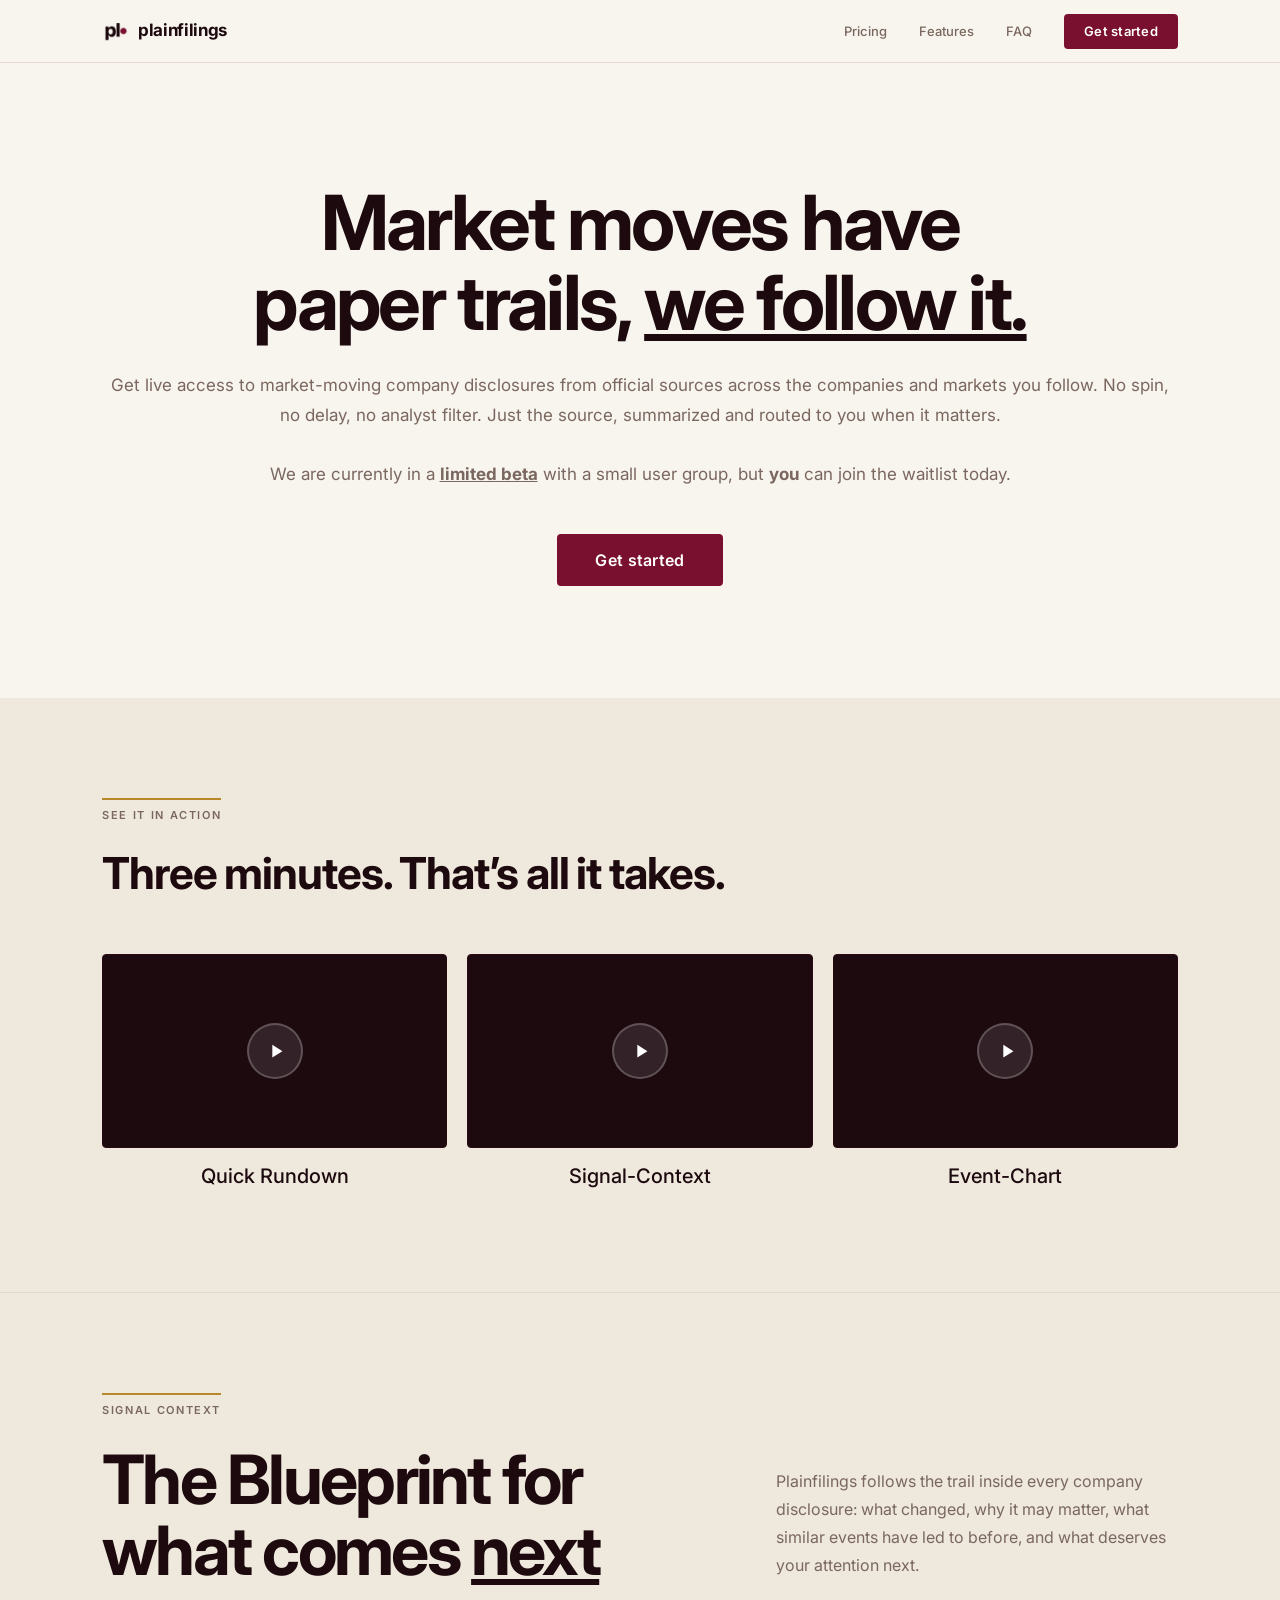
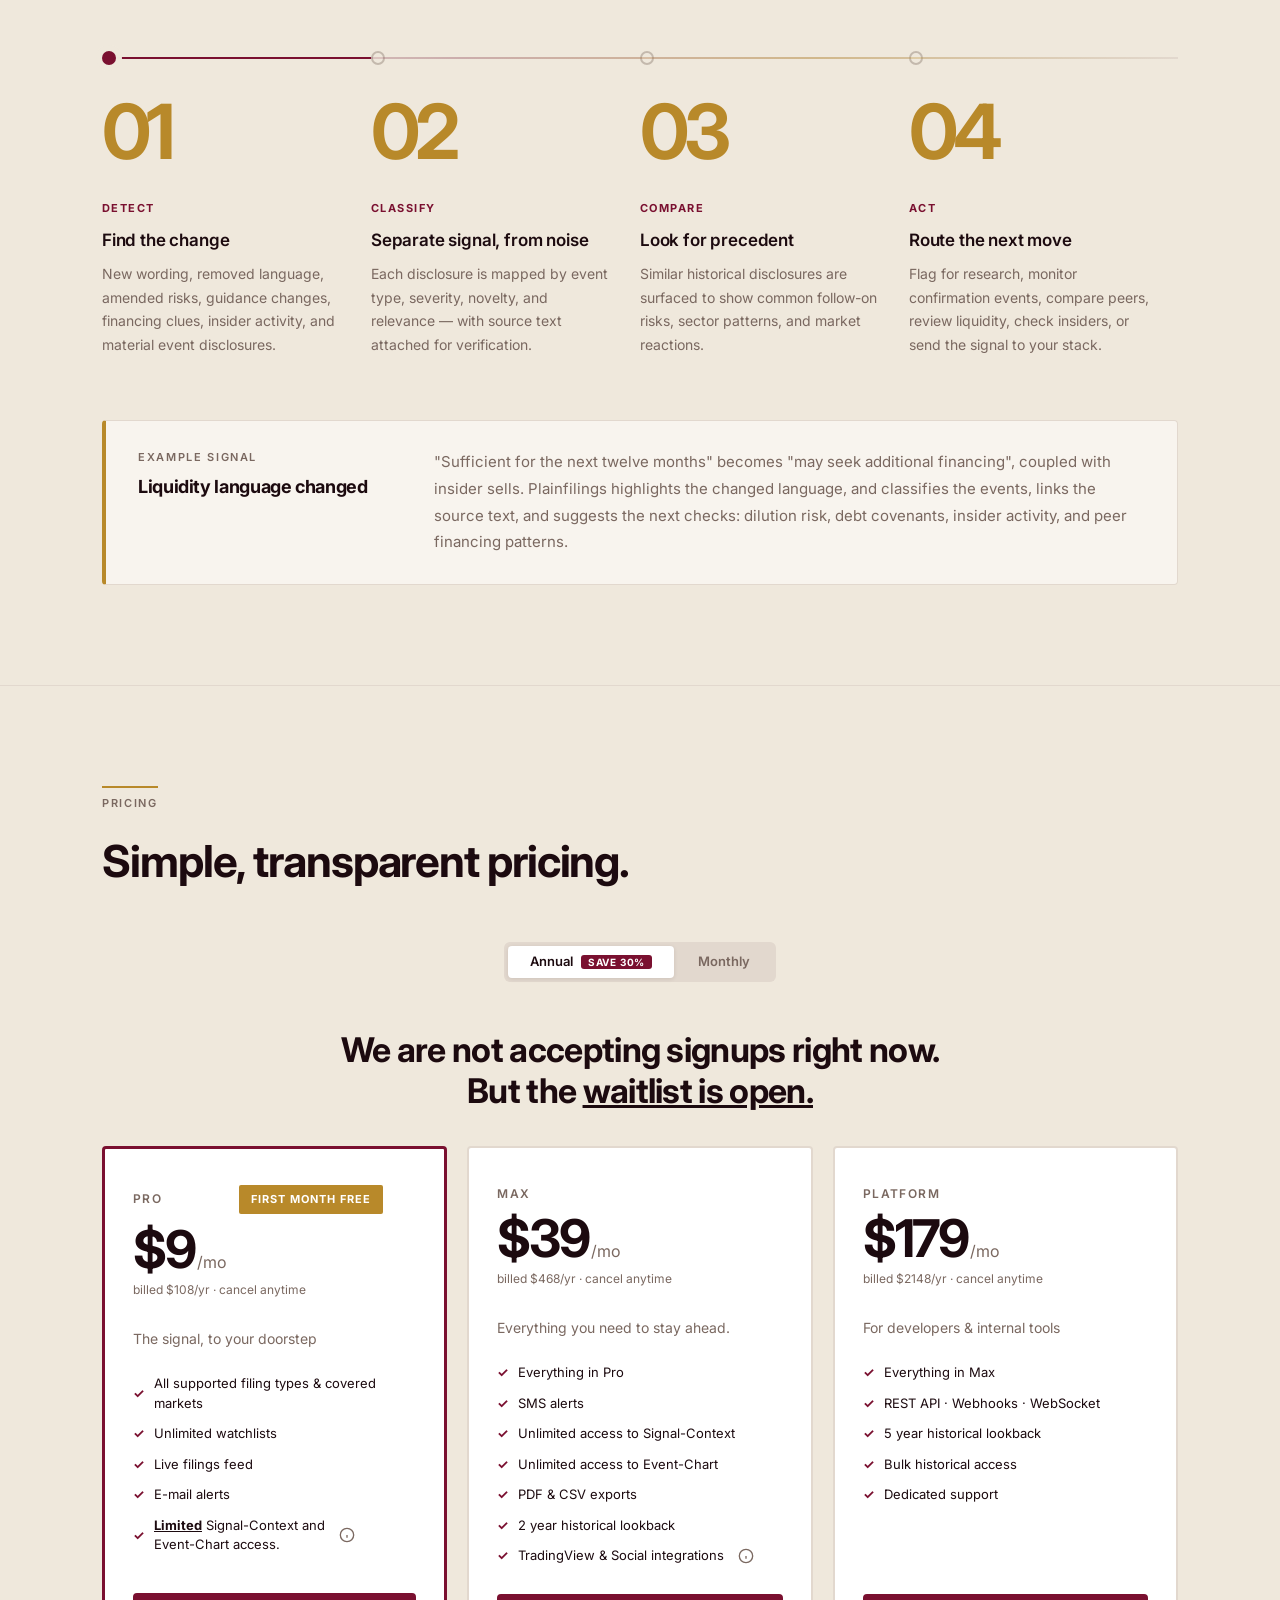
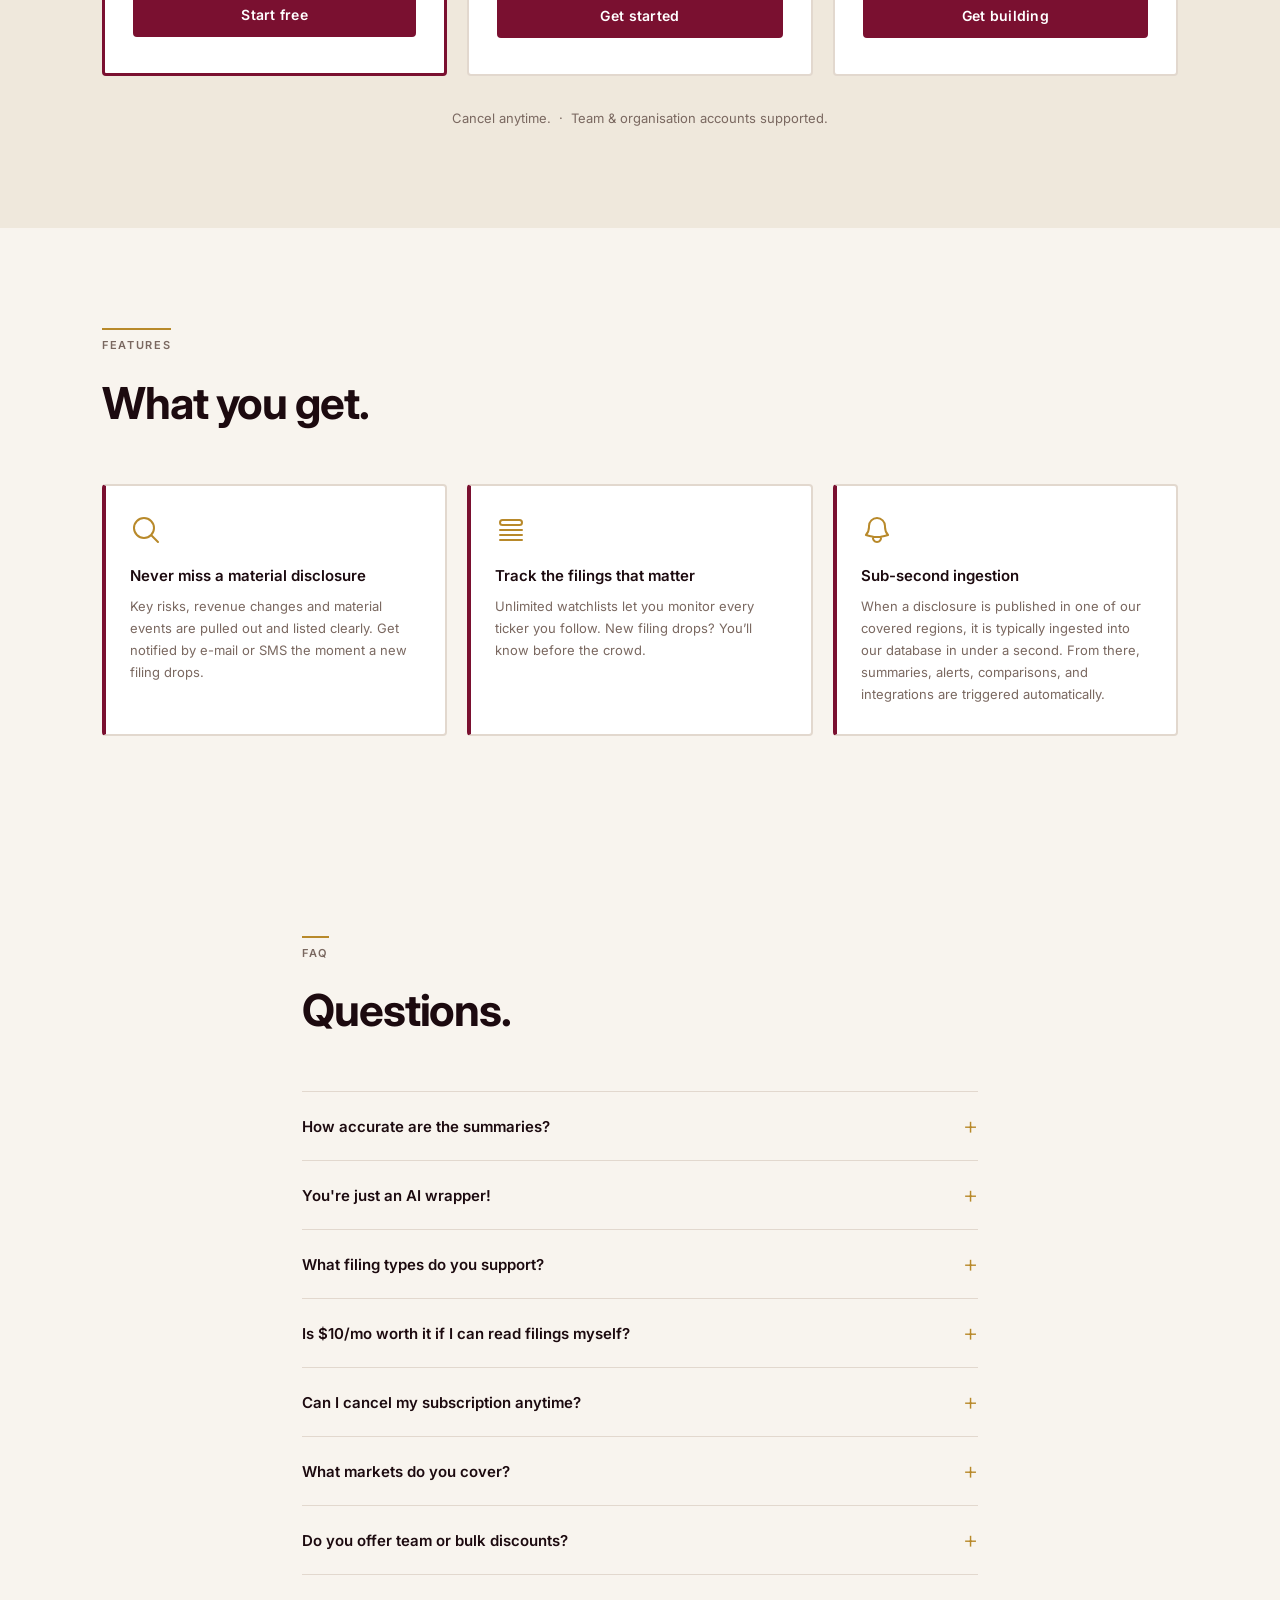
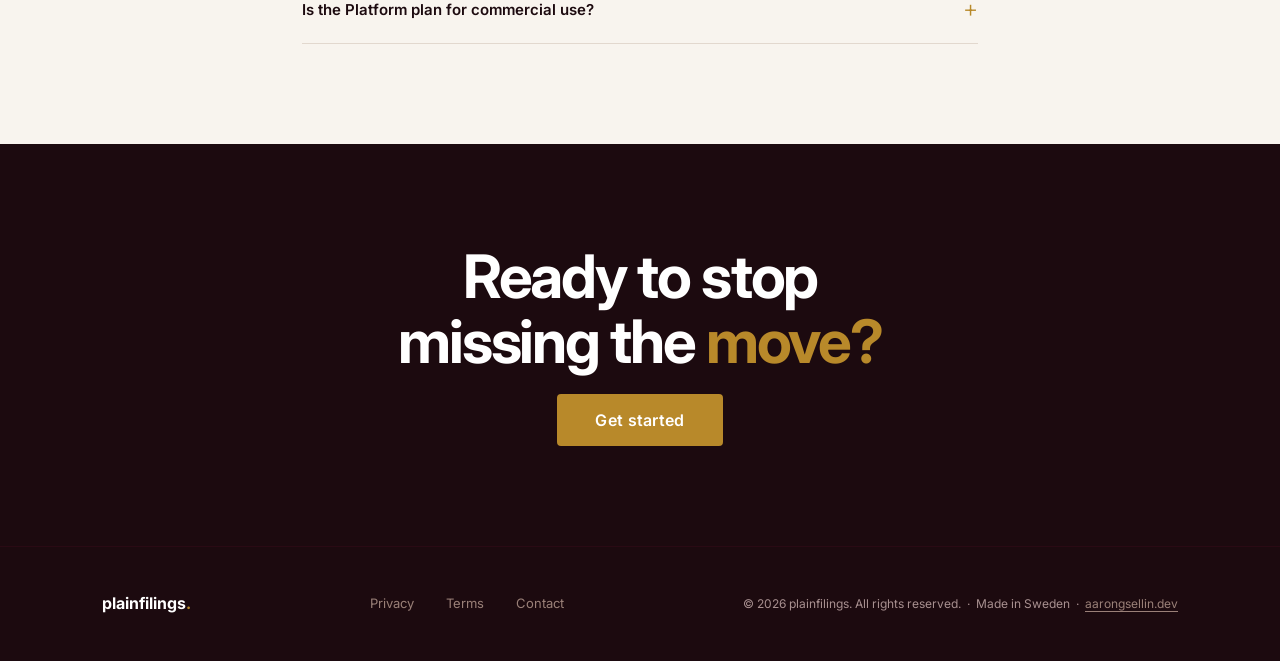
==== en/index.html @ c7cf65bb "test" ====
<!doctype html>
<html lang="en">
  <head>
    <meta charset="UTF-8" />
    <meta name="viewport" content="width=device-width, initial-scale=1.0" />
    <title>plainfilings: Stock Filings, Decoded</title>
    <meta
      name="description"
      content="plainfilings reads any stock filing — annual reports, quarterly filings, 8-Ks and more — and gives you a clear, actionable summary in seconds. Covering US and Nordic markets."
    />
    <link rel="canonical" href="https://plainfilings.com/en/" />

    <!-- Open Graph -->
    <meta property="og:type" content="website" />
    <meta property="og:url" content="https://plainfilings.com/en/" />
    <meta property="og:title" content="plainfilings: Stock Filings, Decoded" />
    <meta
      property="og:description"
      content="plainfilings reads any stock filing and gives you a clear, actionable summary in seconds. Covering US and Nordic markets."
    />
    <meta
      property="og:image"
      content="https://plainfilings.com/live-feed-demo.png"
    />

    <!-- Twitter / X -->
    <meta name="twitter:card" content="summary_large_image" />
    <meta name="twitter:title" content="plainfilings: Stock Filings, Decoded" />
    <meta
      name="twitter:description"
      content="plainfilings reads any stock filing and gives you a clear, actionable summary in seconds. Covering US and Nordic markets."
    />
    <meta
      name="twitter:image"
      content="https://plainfilings.com/live-feed-demo.png"
    />
    <link rel="preconnect" href="https://fonts.googleapis.com" />
    <link rel="preconnect" href="https://fonts.gstatic.com" crossorigin />
    <link
      href="https://fonts.googleapis.com/css2?family=Inter:wght@400;500;600;700;800&display=swap"
      rel="stylesheet"
    />
    <link rel="stylesheet" href="/style.css" />
    <!-- Favicon -->
    <link rel="icon" type="image/x-icon" href="/favicon.ico" />
    <link rel="icon" type="image/png" sizes="96x96" href="/favicon-96x96.png" />
    <link rel="icon" type="image/svg+xml" href="/favicon.svg" />

    <!-- Apple -->
    <link rel="apple-touch-icon" sizes="180x180" href="/apple-touch-icon.png" />

    <!-- Web app manifest -->
    <link rel="manifest" href="/site.webmanifest" />
  </head>
  <body>
    <nav class="nav">
      <div class="container nav__inner">
        <a href="#" class="nav__logo">
          <img src="/logo.png" alt="" class="nav__logo-img" />plainfilings
        </a>
        <div class="nav__links">
          <a href="#pricing">Pricing</a>
          <a href="#features">Features</a>
          <a href="#faq">FAQ</a>
          <a
            href="https://dashboard.plainfilings.com"
            class="btn btn--primary btn--sm"
            >Get started</a
          >
        </div>
      </div>
    </nav>

    <section class="hero2 section">
      <div class="container hero2__inner">
        <div class="hero2__content">
          <h1 class="hero2__headline">
            Market moves have<br />
            paper trails, <u>we follow it.</u>
          </h1>

          <p class="hero2__sub">
            Get live access to market-moving company disclosures from official
            sources across the companies and markets you follow. No spin, no
            delay, no analyst filter. Just the source, summarized and routed to
            you when it matters.<br /><br />
            We are currently in a <u><b>limited beta</b></u> with a small user
            group, but <b>you</b> can join the waitlist today.
          </p>

          <div class="hero2__ctas">
            <a
              href="https://dashboard.plainfilings.com"
              class="btn btn--primary btn--lg"
              >Get started
            </a>
          </div>
        </div>
      </div>
    </section>

    <section class="video-section section section--light">
      <div class="container">
        <div class="section-tag">See it in action</div>
        <h2 class="section-title">Three minutes. That&rsquo;s all it takes.</h2>
        <div class="video-grid">
          <div class="video-card">
            <div class="video-card__thumb">
              <div class="video-card__play" aria-hidden="true">
                <svg
                  xmlns="http://www.w3.org/2000/svg"
                  viewBox="0 0 24 24"
                  fill="currentColor"
                >
                  <path d="M8 5.14v14l11-7-11-7z" />
                </svg>
              </div>
            </div>
            <div class="video-card__label">Quick Rundown</div>
          </div>

          <div class="video-card">
            <div class="video-card__thumb">
              <div class="video-card__play" aria-hidden="true">
                <svg
                  xmlns="http://www.w3.org/2000/svg"
                  viewBox="0 0 24 24"
                  fill="currentColor"
                >
                  <path d="M8 5.14v14l11-7-11-7z" />
                </svg>
              </div>
            </div>
            <div class="video-card__label">Signal-Context</div>
          </div>

          <div class="video-card">
            <div class="video-card__thumb">
              <div class="video-card__play" aria-hidden="true">
                <svg
                  xmlns="http://www.w3.org/2000/svg"
                  viewBox="0 0 24 24"
                  fill="currentColor"
                >
                  <path d="M8 5.14v14l11-7-11-7z" />
                </svg>
              </div>
            </div>
            <div class="video-card__label">Event-Chart</div>
          </div>
        </div>
      </div>
    </section>

    <section class="discovery-roadmap section">
      <div class="container discovery-roadmap__inner">
        <div class="section-tag">Signal Context</div>

        <div class="discovery-roadmap__header">
          <h2 class="discovery-roadmap__headline">
            The Blueprint for what comes <u>next</u>
          </h2>

          <p class="discovery-roadmap__sub">
            Plainfilings follows the trail inside every company disclosure: what
            changed, why it may matter, what similar events have led to before,
            and what deserves your attention next.
          </p>
        </div>

        <div class="discovery-roadmap__track">
          <article
            class="discovery-roadmap__node discovery-roadmap__node--active"
          >
            <div class="discovery-roadmap__marker">01</div>
            <div class="discovery-roadmap__content">
              <span class="discovery-roadmap__label">Detect</span>
              <h3>Find the change</h3>
              <p>
                New wording, removed language, amended risks, guidance changes,
                financing clues, insider activity, and material event
                disclosures.
              </p>
            </div>
          </article>

          <article class="discovery-roadmap__node">
            <div class="discovery-roadmap__marker">02</div>
            <div class="discovery-roadmap__content">
              <span class="discovery-roadmap__label">Classify</span>
              <h3>Separate signal, from noise</h3>
              <p>
                Each disclosure is mapped by event type, severity, novelty, and
                relevance — with source text attached for verification.
              </p>
            </div>
          </article>

          <article class="discovery-roadmap__node">
            <div class="discovery-roadmap__marker">03</div>
            <div class="discovery-roadmap__content">
              <span class="discovery-roadmap__label">Compare</span>
              <h3>Look for precedent</h3>
              <p>
                Similar historical disclosures are surfaced to show common
                follow-on risks, sector patterns, and market reactions.
              </p>
            </div>
          </article>

          <article class="discovery-roadmap__node">
            <div class="discovery-roadmap__marker">04</div>
            <div class="discovery-roadmap__content">
              <span class="discovery-roadmap__label">Act</span>
              <h3>Route the next move</h3>
              <p>
                Flag for research, monitor confirmation events, compare peers,
                review liquidity, check insiders, or send the signal to your
                stack.
              </p>
            </div>
          </article>
        </div>

        <div class="discovery-roadmap__signal">
          <div class="discovery-roadmap__signal-meta">
            <span>Example signal</span>
            <strong>Liquidity language changed</strong>
          </div>

          <p>
            &quot;Sufficient for the next twelve months&quot; becomes &quot;may
            seek additional financing&quot;, coupled with insider sells.
            Plainfilings highlights the changed language, and classifies the
            events, links the source text, and suggests the next checks:
            dilution risk, debt covenants, insider activity, and peer financing
            patterns.
          </p>
        </div>
      </div>
    </section>

    <!-- <section class="section">
      <div class="container">
        <div class="section-tag">What users say</div>
        <h2 class="section-title">Trusted by investors who move fast.</h2>
        <div class="testimonials__grid">
          <div class="testimonial-card">
            <blockquote class="testimonial-card__quote">
              I cut my filing review time from two hours to under ten minutes.
              plainfilings is the first tool that actually respects how fast
              markets move.
            </blockquote>
            <div class="testimonial-card__author">
              <div class="avatar-placeholder">photo</div>
              <div>
                <div class="testimonial-card__name">Anna B.</div>
                <div class="testimonial-card__role">
                  Portfolio manager, Stockholm
                </div>
              </div>
            </div>
          </div>

          <div class="testimonial-card">
            <blockquote class="testimonial-card__quote">
              The first time an 8-K summary hit my inbox before the PDF had even
              loaded on EDGAR, I knew I wasn&rsquo;t going back.
            </blockquote>
            <div class="testimonial-card__author">
              <div class="avatar-placeholder">photo</div>
              <div>
                <div class="testimonial-card__name">Marcus T.</div>
                <div class="testimonial-card__role">
                  Independent equity analyst
                </div>
              </div>
            </div>
          </div>

          <div class="testimonial-card">
            <blockquote class="testimonial-card__quote">
              We pipe summaries straight into our internal dashboard via the
              API. Saved us weeks of scraping and parsing work.
            </blockquote>
            <div class="testimonial-card__author">
              <div class="avatar-placeholder">photo</div>
              <div>
                <div class="testimonial-card__name">Raj K.</div>
                <div class="testimonial-card__role">
                  Quant developer, hedge fund
                </div>
              </div>
            </div>
          </div>
        </div>
      </div>
    </section> -->

    <section id="pricing" class="pricing section section--light">
      <div class="container">
        <div class="section-tag">Pricing</div>
        <h2 class="section-title">Simple, transparent pricing.</h2>

        <div class="pricing-toggle-wrap">
          <div class="pricing-toggle" role="group" aria-label="Billing period">
            <button
              class="pricing-toggle__btn pricing-toggle__btn--active"
              data-billing="annual"
              aria-pressed="true"
            >
              Annual <span class="pricing-toggle__save">Save 30%</span>
            </button>
            <button
              class="pricing-toggle__btn"
              data-billing="monthly"
              aria-pressed="false"
            >
              Monthly
            </button>
          </div>
        </div>

        <h3 class="pricing-beta-headline">
          We are not accepting signups right now. <br />
          But the <u>waitlist is open.</u>
        </h3>

        <div class="pricing-single" id="pricing2Grid">
          <!-- Pro -->
          <div class="pricing-card pricing-card--featured">
            <div class="pricing-card__tier">
              Pro
              <span
                class="pricing-card__trial-banner pricing-card__trial-banner--inline"
                >First month free</span
              >
            </div>

            <div class="pricing-price" data-price-annual>
              <div class="pricing-card__price">
                <span class="pricing-card__amount">$9</span>
                <span class="pricing-card__per">/mo</span>
              </div>
              <div class="pricing-card__billing">
                billed $108/yr &middot; cancel anytime
              </div>
            </div>
            <div class="pricing-price" data-price-monthly hidden>
              <div class="pricing-card__price">
                <span class="pricing-card__amount">$15</span>
                <span class="pricing-card__per">/mo</span>
              </div>
              <div class="pricing-card__billing">
                billed monthly &middot; cancel anytime
              </div>
            </div>

            <p class="pricing-card__pitch">The signal, to your doorstep</p>

            <ul class="pricing-card__features">
              <li>
                <span class="check">&#10003;</span> All supported filing types
                &amp; covered markets
              </li>
              <li><span class="check">&#10003;</span> Unlimited watchlists</li>
              <li><span class="check">&#10003;</span> Live filings feed</li>
              <li><span class="check">&#10003;</span> E-mail alerts</li>
              <li>
                <span class="check">&#10003;</span>
                <span
                  ><b><u>Limited</u></b> Signal-Context and <br />Event-Chart
                  access.</span
                >
                <span
                  class="info-icon"
                  aria-label="Limited to 5 companies per month. Upgrade to Max for unlimited access."
                  title="Limited to 5 companies per month. Upgrade to Max for unlimited access."
                >
                  <svg
                    xmlns="http://www.w3.org/2000/svg"
                    viewBox="0 0 24 24"
                    fill="none"
                    stroke="currentColor"
                    stroke-width="2"
                  >
                    <circle cx="12" cy="12" r="10"></circle>
                    <line x1="12" y1="16" x2="12" y2="12"></line>
                    <line x1="12" y1="8" x2="12.01" y2="8"></line>
                  </svg>
                </span>
              </li>
            </ul>
            <a
              href="https://dashboard.plainfilings.com"
              class="btn btn--primary btn--full"
              >Start free</a
            >
          </div>

          <!-- MAX -->
          <div class="pricing-card">
            <div class="pricing-card__tier">Max</div>

            <div class="pricing-price" data-price-annual>
              <div class="pricing-card__price">
                <span class="pricing-card__amount">$39</span>
                <span class="pricing-card__per">/mo</span>
              </div>
              <div class="pricing-card__billing">
                billed $468/yr &middot; cancel anytime
              </div>
            </div>
            <div class="pricing-price" data-price-monthly hidden>
              <div class="pricing-card__price">
                <span class="pricing-card__amount">$59</span>
                <span class="pricing-card__per">/mo</span>
              </div>
              <div class="pricing-card__billing">
                billed monthly &middot; cancel anytime
              </div>
            </div>

            <p class="pricing-card__pitch">
              Everything you need to stay ahead.
            </p>

            <ul class="pricing-card__features">
              <li><span class="check">&#10003;</span> Everything in Pro</li>
              <li><span class="check">&#10003;</span> SMS alerts</li>
              <li>
                <span class="check">&#10003;</span> Unlimited access to
                Signal-Context
              </li>
              <li>
                <span class="check">&#10003;</span> Unlimited access to
                Event-Chart
              </li>

              <li><span class="check">&#10003;</span> PDF & CSV exports</li>
              <li>
                <span class="check">&#10003;</span> 2 year historical lookback
              </li>
              <li>
                <span class="check">&#10003;</span> TradingView & Social
                integrations
                <span
                  class="info-icon"
                  aria-label="Push filing signals to TradingView or your Discord server via our bot. More integrations coming."
                  title="Push filing signals to TradingView or your Discord server via our bot. More integrations coming."
                >
                  <svg
                    xmlns="http://www.w3.org/2000/svg"
                    viewBox="0 0 24 24"
                    fill="none"
                    stroke="currentColor"
                    stroke-width="2"
                  >
                    <circle cx="12" cy="12" r="10"></circle>
                    <line x1="12" y1="16" x2="12" y2="12"></line>
                    <line x1="12" y1="8" x2="12.01" y2="8"></line>
                  </svg>
                </span>
              </li>
            </ul>
            <a
              href="https://dashboard.plainfilings.com"
              class="btn btn--primary btn--full"
              >Get started
            </a>
          </div>

          <!-- Platform -->
          <div class="pricing-card">
            <div class="pricing-card__tier">Platform</div>

            <div class="pricing-price" data-price-annual>
              <div class="pricing-card__price">
                <span class="pricing-card__amount">$179</span>
                <span class="pricing-card__per">/mo</span>
              </div>
              <div class="pricing-card__billing">
                billed $2148/yr &middot; cancel anytime
              </div>
            </div>
            <div class="pricing-price" data-price-monthly hidden>
              <div class="pricing-card__price">
                <span class="pricing-card__amount">$249</span>
                <span class="pricing-card__per">/mo</span>
              </div>
              <div class="pricing-card__billing">
                billed monthly &middot; cancel anytime
              </div>
            </div>

            <p class="pricing-card__pitch">For developers & internal tools</p>

            <ul class="pricing-card__features">
              <li><span class="check">&#10003;</span> Everything in Max</li>
              <li>
                <span class="check">&#10003;</span> REST API &middot; Webhooks
                &middot; WebSocket
              </li>
              <li>
                <span class="check">&#10003;</span> 5 year historical lookback
              </li>
              <li>
                <span class="check">&#10003;</span> Bulk historical access
              </li>
              <!-- <li><span class="check">&#10003;</span> Custom alert routing</li> -->
              <li><span class="check">&#10003;</span> Dedicated support</li>
            </ul>
            <a
              href="https://dashboard.plainfilings.com"
              class="btn btn--primary btn--full"
              >Get building
            </a>
          </div>
        </div>
        <p class="pricing__note">
          Cancel anytime. &nbsp;&middot;&nbsp; Team &amp; organisation accounts
          supported.
        </p>
      </div>
    </section>

    <section id="features" class="features section">
      <div class="container">
        <div class="section-tag">Features</div>
        <h2 class="section-title">What you get.</h2>
        <div class="features__grid">
          <div class="feature-card">
            <div class="feature-card__icon">
              <svg
                xmlns="http://www.w3.org/2000/svg"
                fill="none"
                viewBox="0 0 24 24"
                stroke-width="1.5"
                stroke="currentColor"
              >
                <path
                  stroke-linecap="round"
                  stroke-linejoin="round"
                  d="m21 21-5.197-5.197m0 0A7.5 7.5 0 1 0 5.196 15.803a7.5 7.5 0 0 0 10.607 0z"
                />
              </svg>
            </div>
            <h3 class="feature-card__title">
              Never miss a material disclosure
            </h3>
            <p class="feature-card__desc">
              Key risks, revenue changes and material events are pulled out and
              listed clearly. Get notified by e-mail or SMS the moment a new
              filing drops.
            </p>
          </div>

          <div class="feature-card">
            <div class="feature-card__icon">
              <svg
                xmlns="http://www.w3.org/2000/svg"
                fill="none"
                viewBox="0 0 24 24"
                stroke-width="1.5"
                stroke="currentColor"
              >
                <path
                  stroke-linecap="round"
                  stroke-linejoin="round"
                  d="M3.75 12h16.5m-16.5 3.75h16.5M3.75 19.5h16.5M5.625 4.5h12.75a1.875 1.875 0 0 1 0 3.75H5.625a1.875 1.875 0 0 1 0-3.75z"
                />
              </svg>
            </div>
            <h3 class="feature-card__title">Track the filings that matter</h3>
            <p class="feature-card__desc">
              Unlimited watchlists let you monitor every ticker you follow. New
              filing drops? You&rsquo;ll know before the crowd.
            </p>
          </div>

          <div class="feature-card">
            <div class="feature-card__icon">
              <svg
                xmlns="http://www.w3.org/2000/svg"
                fill="none"
                viewBox="0 0 24 24"
                stroke-width="1.5"
                stroke="currentColor"
              >
                <path
                  stroke-linecap="round"
                  stroke-linejoin="round"
                  d="M14.857 17.082a23.848 23.848 0 0 0 5.454-1.31A8.967 8.967 0 0 1 18 9.75V9A6 6 0 0 0 6 9v.75a8.967 8.967 0 0 1-2.312 6.022c1.733.64 3.56 1.085 5.455 1.31m5.714 0a24.255 24.255 0 0 1-5.714 0m5.714 0a3 3 0 1 1-5.714 0"
                />
              </svg>
            </div>
            <h3 class="feature-card__title">Sub-second ingestion</h3>
            <p class="feature-card__desc">
              When a disclosure is published in one of our covered regions, it
              is typically ingested into our database in under a second. From
              there, summaries, alerts, comparisons, and integrations are
              triggered automatically.
            </p>
          </div>
        </div>
      </div>
    </section>

    <section id="faq" class="faq section">
      <div class="container faq__inner">
        <div class="section-tag">FAQ</div>
        <h2 class="section-title">Questions.</h2>
        <div class="faq__list">
          <div class="faq-item">
            <button class="faq-item__question" aria-expanded="false">
              How accurate are the summaries?
              <span class="faq-item__toggle" aria-hidden="true">+</span>
            </button>
            <div class="faq-item__answer" hidden>
              <p>
                Our model is trained on filings from multiple markets. Summaries
                pull out key risks, revenue figures, guidance and material
                events. Every point links back to the source text so you can
                check it in one click.
              </p>
            </div>
          </div>

          <div class="faq-item">
            <button class="faq-item__question" aria-expanded="false">
              You&apos;re just an AI wrapper!
              <span class="faq-item__toggle" aria-hidden="true">+</span>
            </button>
            <div class="faq-item__answer" hidden>
              <p>
                Plainfilings is NLP-first. Before any LLM is involved, our
                platform uses a purpose-built search system to extract key
                facts, detect changes, identify relevant language, and surface
                sentiment across disclosures. Its only after that, to summarize
                findings and explain complex language, that an LLM gets to do
                anything of relevance. In short; the core signal engine is not a
                chatbot. The LLM helps translate signals into something short
                and digestable.
              </p>
            </div>
          </div>

          <div class="faq-item">
            <button class="faq-item__question" aria-expanded="false">
              What filing types do you support?
              <span class="faq-item__toggle" aria-hidden="true">+</span>
            </button>
            <div class="faq-item__answer" hidden>
              <p>
                We support all major filing types across our covered markets:
                annual reports, quarterly filings, material event disclosures,
                IPO prospectuses, proxy statements and more.
              </p>
            </div>
          </div>

          <div class="faq-item">
            <button class="faq-item__question" aria-expanded="false">
              Is $10/mo worth it if I can read filings myself?
              <span class="faq-item__toggle" aria-hidden="true">+</span>
            </button>
            <div class="faq-item__answer" hidden>
              <p>
                A single 10-K averages 80,000 words, around 6 hours of reading
                at a normal pace. Spread $10 across 10 filings a month and
                you&rsquo;re paying less than $1 per hour of reading saved. Most
                users cover far more than ten.
              </p>
            </div>
          </div>

          <div class="faq-item">
            <button class="faq-item__question" aria-expanded="false">
              Can I cancel my subscription anytime?
              <span class="faq-item__toggle" aria-hidden="true">+</span>
            </button>
            <div class="faq-item__answer" hidden>
              <p>
                Yes. Cancel with one click from your account settings. You keep
                access until the end of your current billing period. No
                contracts, no cancellation fees.
              </p>
            </div>
          </div>

          <div class="faq-item">
            <button class="faq-item__question" aria-expanded="false">
              What markets do you cover?
              <span class="faq-item__toggle" aria-hidden="true">+</span>
            </button>
            <div class="faq-item__answer" hidden>
              <p>
                We currently cover companies listed on <b>NYSE</b>,
                <b>Nasdaq</b> and <b>Nasdaq Stockholm</b> with many more to come
                as we go.
              </p>
            </div>
          </div>

          <div class="faq-item">
            <button class="faq-item__question" aria-expanded="false">
              Do you offer team or bulk discounts?
              <span class="faq-item__toggle" aria-hidden="true">+</span>
            </button>
            <div class="faq-item__answer" hidden>
              <p>
                Yes. If your whole team wants to get on board and be billed from
                a single account, we&rsquo;ll work out a discounted rate. Get in
                touch with how many seats you need and we&rsquo;ll put something
                together.
              </p>
            </div>
          </div>

          <div class="faq-item">
            <button class="faq-item__question" aria-expanded="false">
              Is the Platform plan for commercial use?
              <span class="faq-item__toggle" aria-hidden="true">+</span>
            </button>
            <div class="faq-item__answer" hidden>
              <p>
                The platform plan is intended for personal, and internal use
                cases. Individual traders, quant workflows and in-house tooling.
                It is not licensed for commercial redistribution or data resale.
                If you need a commerical arrangement or a custom SLA, get in
                touch!
              </p>
            </div>
          </div>
        </div>
      </div>
    </section>

    <section class="final-cta section section--dark">
      <div class="container final-cta__inner">
        <h2 class="final-cta__headline">
          Ready to stop missing the
          <span class="text-red">move?</span>
        </h2>
        <a
          href="https://dashboard.plainfilings.com"
          class="btn btn--cta btn--lg"
          >Get started
        </a>
      </div>
    </section>

    <footer class="footer">
      <div class="container footer__inner">
        <a href="#" class="footer__logo"
          >plainfilings<span class="text-red">.</span></a
        >
        <nav class="footer__nav">
          <a href="#">Privacy</a>
          <a href="#">Terms</a>
          <a href="#">Contact</a>
        </nav>
        <div class="footer__copy">
          &copy; 2026 plainfilings. All rights reserved. &nbsp;&middot;&nbsp;
          Made in Sweden &nbsp;&middot;&nbsp;
          <a
            href="https://www.aarongsellin.dev"
            target="_blank"
            rel="noopener"
            class="footer__credit"
            >aarongsellin.dev</a
          >
        </div>
      </div>
    </footer>

    <!-- Coming soon modal -->
    <div
      class="modal-overlay"
      id="comingSoonModal"
      role="dialog"
      aria-modal="true"
      aria-labelledby="modalTitle"
      hidden
    >
      <div class="modal">
        <button class="modal__close" id="modalClose" aria-label="Close">
          &times;
        </button>
        <div class="modal__icon">
          <svg
            xmlns="http://www.w3.org/2000/svg"
            fill="none"
            viewBox="0 0 24 24"
            stroke-width="1.5"
            stroke="currentColor"
          >
            <path
              stroke-linecap="round"
              stroke-linejoin="round"
              d="M12 6v6h4.5m4.5 0a9 9 0 1 1-18 0 9 9 0 0 1 18 0z"
            />
          </svg>
        </div>
        <h2 class="modal__title" id="modalTitle">
          We&rsquo;re getting everything ready.
        </h2>
        <p class="modal__body">
          plainfilings is currently in a limited beta for a small group of
          users. Join the waitlist below and we&rsquo;ll let you know as soon as
          more spots open.
        </p>
      </div>
    </div>

    <script src="/script.js"></script>
  </body>
</html>
---- style.css ----
/* =============================================================
   PLAINFILINGS — style.css
   Inter · Burgundy #7A1030 · Gold #B8892A · Off-white #F8F4EE
   No gradients. Premium institutional aesthetic.
   ============================================================= */

/* --- TOKENS ---------------------------------------------------*/
:root {
  --red: #b8892a; /* gold — accents, tags, step numbers          */
  --blue: #7a1030; /* burgundy — CTAs, highlights, featured border */
  --black: #1c0a0f; /* warm near-black ink                          */
  --white: #ffffff; /* pure white — cards, text on dark             */
  --bg: #f8f4ee; /* off-white — page & nav background            */
  --light: #efe8dc; /* warm off-white — section backgrounds         */
  --mid-gray: #c4b9ad; /* warm mid-gray                                */
  --border: #e2d8ce; /* warm border                                  */
  --muted: #7a6860; /* warm muted text                              */
  --font: "Inter", -apple-system, BlinkMacSystemFont, sans-serif;
  --max-w: 1140px;
  --radius: 4px;
  --trans: 150ms ease;
}

/* --- RESET ----------------------------------------------------*/
*,
*::before,
*::after {
  box-sizing: border-box;
  margin: 0;
  padding: 0;
}

html {
  scroll-behavior: smooth;
}

body {
  font-family: var(--font);
  background: var(--bg);
  color: var(--black);
  font-size: 16px;
  line-height: 1.6;
  -webkit-font-smoothing: antialiased;
  overflow-x: clip;
}

img {
  display: block;
  max-width: 100%;
}
a {
  color: inherit;
  text-decoration: none;
}
ul {
  list-style: none;
}

/* --- LAYOUT UTILITIES -----------------------------------------*/
.container {
  max-width: var(--max-w);
  margin: 0 auto;
  padding: 0 32px;
}

.section {
  padding: 100px 0;
}
.section--dark {
  background: var(--black);
  color: var(--white);
}
.section--light {
  background: var(--light);
}

/* --- COLOR UTILITIES ------------------------------------------*/
.text-red {
  color: var(--red);
}
.text-blue {
  color: var(--blue);
}

/* --- SECTION TAG (eyebrow) ------------------------------------*/
.section-tag {
  display: inline-block;
  font-size: 11px;
  font-weight: 600;
  letter-spacing: 0.15em;
  text-transform: uppercase;
  color: var(--muted);
  border-top: 2px solid var(--red);
  padding-top: 7px;
  margin-bottom: 24px;
}

.section-tag--light {
  color: #b09080;
}

/* --- SECTION TITLE --------------------------------------------*/
.section-title {
  font-size: clamp(28px, 4vw, 44px);
  font-weight: 700;
  line-height: 1.12;
  letter-spacing: -0.025em;
  margin-bottom: 56px;
}

/* --- BUTTONS --------------------------------------------------*/
.btn {
  display: inline-flex;
  align-items: center;
  gap: 6px;
  font-family: var(--font);
  font-size: 14px;
  font-weight: 600;
  letter-spacing: 0.02em;
  padding: 13px 24px;
  border: 2px solid transparent;
  border-radius: var(--radius);
  cursor: pointer;
  transition:
    background var(--trans),
    color var(--trans),
    border-color var(--trans);
  text-decoration: none;
  white-space: nowrap;
  line-height: 1;
}

.btn--primary {
  background: var(--blue);
  color: var(--white);
  border-color: var(--blue);
}
.btn--primary:hover,
.btn--primary:focus-visible {
  background: #5c0a23;
  border-color: #5c0a23;
}

.btn--outline {
  background: transparent;
  color: var(--black);
  border-color: var(--black);
}
.btn--outline:hover,
.btn--outline:focus-visible {
  background: var(--black);
  color: var(--white);
}

.btn--ghost {
  background: transparent;
  color: var(--black);
  border-color: transparent;
  text-decoration: underline;
  text-underline-offset: 4px;
}
.btn--ghost:hover {
  color: var(--blue);
}

/* Final CTA gold button */
.btn--cta {
  background: var(--red);
  color: var(--white);
  border-color: var(--red);
}
.btn--cta:hover,
.btn--cta:focus-visible {
  background: #9a6b1a;
  border-color: #9a6b1a;
}

.btn--full {
  width: 100%;
  justify-content: center;
}
.btn--sm {
  padding: 9px 18px;
  font-size: 13px;
}
.btn--lg {
  padding: 16px 36px;
  font-size: 16px;
}

/* --- COMING SOON MODAL ----------------------------------------*/
.modal-overlay {
  position: fixed;
  inset: 0;
  background: rgba(28, 10, 15, 0.55);
  display: flex;
  align-items: center;
  justify-content: center;
  z-index: 1000;
  padding: 24px;
  backdrop-filter: blur(2px);
}

.modal-overlay[hidden] {
  display: none;
}

.modal {
  background: var(--bg);
  border: 1px solid var(--border);
  border-radius: calc(var(--radius) + 4px);
  padding: 48px 44px 40px;
  max-width: 440px;
  width: 100%;
  position: relative;
  box-shadow: 0 24px 80px rgba(28, 10, 15, 0.22);
  text-align: center;
}

.modal__close {
  position: absolute;
  top: 16px;
  right: 18px;
  background: none;
  border: none;
  font-size: 22px;
  color: var(--muted);
  cursor: pointer;
  line-height: 1;
  padding: 4px 8px;
}
.modal__close:hover {
  color: var(--black);
}

.modal__icon {
  margin-bottom: 16px;
}
.modal__icon svg {
  width: 36px;
  height: 36px;
  color: var(--red);
}

.modal__title {
  font-size: 22px;
  font-weight: 700;
  letter-spacing: -0.02em;
  margin-bottom: 12px;
}

.modal__body {
  font-size: 14px;
  color: var(--muted);
  line-height: 1.72;
  margin-bottom: 24px;
}

.modal__form {
  display: flex;
  flex-direction: column;
  gap: 10px;
}

.modal__input {
  border: 1.5px solid var(--border);
  border-radius: var(--radius);
  padding: 11px 14px;
  font-family: var(--font);
  font-size: 14px;
  color: var(--black);
  background: white;
  outline: none;
  transition: border-color 150ms;
}
.modal__input:focus {
  border-color: var(--blue);
}

.modal__note {
  margin-top: 16px;
  font-size: 13px;
  font-weight: 600;
  color: var(--blue);
}
.modal__note[hidden] {
  display: none;
}

/* --- DEMO SCREENSHOTS -----------------------------------------*/
.hero__screenshot {
  width: 100%;
  border-radius: var(--radius);
  border: 1px solid var(--border);
  box-shadow: 0 12px 56px rgba(28, 10, 15, 0.14);
  display: block;
}

.screenshot-showcase {
  background: var(--light);
}

.screenshot-showcase__sub {
  font-size: 16px;
  color: var(--muted);
  line-height: 1.72;
  max-width: none;
  margin-bottom: 40px;
}

.screenshot-showcase__frame {
  border-radius: calc(var(--radius) + 2px);
  overflow: hidden;
  border: 1px solid var(--border);
  box-shadow: 0 16px 72px rgba(28, 10, 15, 0.13);
}

.screenshot-showcase__img {
  width: 100%;
  display: block;
}

/* --- PLACEHOLDER BOXES ----------------------------------------*/
.placeholder-image {
  width: 100%;
  aspect-ratio: 16 / 9;
  background: var(--light);
  border: 2px dashed var(--mid-gray);
  border-radius: var(--radius);
  display: flex;
  align-items: center;
  justify-content: center;
}

.placeholder-image__label {
  font-size: 12px;
  letter-spacing: 0.05em;
  color: var(--muted);
}

.avatar-placeholder {
  width: 48px;
  height: 48px;
  min-width: 48px;
  border-radius: 50%;
  background: #e5ddd4;
  border: 2px dashed var(--mid-gray);
  display: flex;
  align-items: center;
  justify-content: center;
  font-size: 9px;
  color: var(--muted);
  letter-spacing: 0.03em;
  text-align: center;
  line-height: 1.2;
}

/* =============================================================
   NAV
   ============================================================= */

.nav {
  position: sticky;
  top: 0;
  z-index: 100;
  background: var(--bg);
  border-bottom: 1px solid var(--border);
}

.nav__inner {
  display: flex;
  align-items: center;
  justify-content: space-between;
  height: 62px;
}

.nav__logo {
  font-size: 17px;
  font-weight: 700;
  letter-spacing: -0.02em;
  display: flex;
  align-items: center;
  gap: 8px;
}

.nav__logo-img {
  width: 28px;
  height: 28px;
  display: block;
  flex-shrink: 0;
}

.nav__links {
  display: flex;
  align-items: center;
  gap: 32px;
}

.nav__links a:not(.btn) {
  font-size: 13px;
  font-weight: 500;
  color: var(--muted);
  transition: color var(--trans);
}
.nav__links a:not(.btn):hover {
  color: var(--black);
}

/* =============================================================
   1. HERO
   ============================================================= */
.hero {
  padding: 88px 0 104px;
}

.hero__inner {
  display: grid;
  grid-template-columns: 1fr 1fr;
  align-items: center;
  gap: 72px;
}

.hero__eyebrow {
  display: inline-block;
  font-size: 11px;
  font-weight: 600;
  letter-spacing: 0.15em;
  text-transform: uppercase;
  color: var(--muted);
  border-top: 2px solid var(--red);
  padding-top: 7px;
  margin-bottom: 22px;
}

.hero__headline {
  font-size: clamp(42px, 6.5vw, 80px);
  font-weight: 700;
  line-height: 1.03;
  letter-spacing: -0.035em;
  margin-bottom: 26px;
}

.hero__subline {
  font-size: 17px;
  color: var(--muted);
  line-height: 1.72;
  max-width: 460px;
  margin-bottom: 38px;
}

.hero__ctas {
  display: flex;
  align-items: center;
  gap: 24px;
  flex-wrap: wrap;
}

/* =============================================================
   2. SOCIAL PROOF
   ============================================================= */
.social-proof {
  border-top: 1px solid var(--border);
  border-bottom: 1px solid var(--border);
  padding: 52px 0;
}

.social-proof__inner {
  display: flex;
  align-items: stretch;
  justify-content: center;
}

.stat {
  flex: 1;
  display: flex;
  flex-direction: column;
  align-items: center;
  gap: 6px;
  padding: 16px 32px;
  border-top: 3px solid var(--red);
}

.stat__number {
  font-size: clamp(28px, 4vw, 44px);
  font-weight: 700;
  color: var(--blue);
  letter-spacing: -0.04em;
  line-height: 1;
}

.stat__label {
  font-size: 12px;
  color: var(--muted);
  letter-spacing: 0.04em;
}

.stat__divider {
  width: 1px;
  background: var(--border);
  flex-shrink: 0;
  align-self: stretch;
}

/* =============================================================
   3. PAIN
   ============================================================= */
.pain__inner {
  max-width: 700px;
}

.pain__headline {
  font-size: clamp(32px, 5.5vw, 60px);
  font-weight: 700;
  line-height: 1.08;
  letter-spacing: -0.035em;
  margin-bottom: 28px;
}

.pain__body {
  font-size: 18px;
  color: #9a8a85;
  line-height: 1.78;
}

/* =============================================================
   4. HOW IT WORKS
   ============================================================= */
.steps {
  display: flex;
  align-items: stretch;
  gap: 0;
}

.step {
  flex: 1;
  padding: 32px 28px;
  border: 2px solid var(--border);
  border-radius: var(--radius);
  transition: border-color var(--trans);
}
.step:hover {
  border-color: var(--blue);
}

.step__connector {
  width: 32px;
  min-width: 32px;
  height: 2px;
  background: var(--mid-gray);
  align-self: center;
}

.step__number {
  display: block;
  font-size: 60px;
  font-weight: 700;
  line-height: 1;
  letter-spacing: -0.05em;
  color: var(--red);
  margin-bottom: 18px;
}

.step__title {
  font-size: 17px;
  font-weight: 600;
  margin-bottom: 10px;
}

.step__desc {
  font-size: 14px;
  color: var(--muted);
  line-height: 1.68;
}

/* =============================================================
   4b. DATA SOURCES
   ============================================================= */
.sources__intro {
  font-size: 14px;
  color: var(--muted);
  max-width: 520px;
  line-height: 1.65;
  margin-bottom: 28px;
}

.sources-grid {
  display: grid;
  grid-template-columns: 1fr 1fr;
  border-top: 1px solid var(--border);
  border-left: 1px solid var(--border);
}

.sources-cell {
  padding: 20px 24px;
  border-right: 1px solid var(--border);
  border-bottom: 1px solid var(--border);
}

.sources-cell--empty {
  background: var(--light);
}

.sources-cell__market {
  font-size: 14px;
  font-weight: 600;
  color: var(--black);
  margin-bottom: 5px;
}

.sources-cell__feeds {
  font-size: 13px;
  color: var(--muted);
}

/* =============================================================
   5. FEATURES & BENEFITS
   ============================================================= */
.features__grid {
  display: grid;
  grid-template-columns: repeat(3, 1fr);
  gap: 20px;
}

.feature-card {
  padding: 28px 24px;
  background: var(--white);
  border: 2px solid var(--border);
  border-left: 4px solid var(--blue);
  border-radius: var(--radius);
  transition:
    border-color var(--trans),
    border-left-color var(--trans);
}

.feature-card:hover {
  border-color: var(--red);
  border-left-color: var(--red);
}

.feature-card__icon {
  display: block;
  width: 32px;
  height: 32px;
  margin-bottom: 20px;
  color: var(--red);
}

.feature-card__icon svg {
  width: 32px;
  height: 32px;
  display: block;
}

.feature-card__title {
  font-size: 15px;
  font-weight: 600;
  margin-bottom: 10px;
  line-height: 1.35;
}

.feature-card__desc {
  font-size: 13px;
  color: var(--muted);
  line-height: 1.68;
}

.badge-pro,
.badge-dev {
  display: inline-block;
  font-size: 10px;
  font-weight: 700;
  letter-spacing: 0.08em;
  text-transform: uppercase;
  padding: 2px 7px;
  border-radius: 2px;
  vertical-align: middle;
  margin-left: 2px;
}

.badge-pro {
  background: var(--blue);
  color: var(--white);
}
.badge-dev {
  background: var(--black);
  color: var(--white);
}

/* =============================================================
   6. TESTIMONIALS
   ============================================================= */
.testimonials__grid {
  display: grid;
  grid-template-columns: repeat(3, 1fr);
  gap: 20px;
}

.testimonial-card {
  background: var(--light);
  border: 2px solid var(--border);
  border-radius: var(--radius);
  padding: 32px 28px;
  display: flex;
  flex-direction: column;
  gap: 24px;
}

.testimonial-card__quote {
  font-size: 15px;
  line-height: 1.72;
  font-style: italic;
  color: var(--black);
  flex: 1;
}

.testimonial-card__quote::before {
  content: "\201C";
}
.testimonial-card__quote::after {
  content: "\201D";
}

.testimonial-card__author {
  display: flex;
  align-items: center;
  gap: 14px;
}

.testimonial-card__name {
  font-size: 14px;
  font-weight: 600;
}

.testimonial-card__role {
  font-size: 12px;
  color: var(--muted);
  margin-top: 2px;
}

/* =============================================================
   7. PRICING
   ============================================================= */
.pricing-single {
  display: grid;
  grid-template-columns: repeat(3, minmax(0, 1fr));
  gap: 20px;
  align-items: stretch;
  overflow: visible;
}

.pricing-card {
  background: var(--white);
  border: 2px solid var(--border);
  border-radius: var(--radius);
  width: 100%;
  height: 100%;
  padding: 36px 28px;
  position: relative;
  display: flex;
  flex-direction: column;
  overflow: visible;
}

.pricing-card--featured {
  border: 3px solid var(--blue);
  padding-top: 36px;
  padding-bottom: 36px;
}

.pricing-card__trial-banner {
  display: inline-block;
  background: var(--red);
  color: var(--white);
  font-size: 10px;
  font-weight: 700;
  letter-spacing: 0.1em;
  text-transform: uppercase;
  border-radius: 2px;
  padding: 5px 10px;
}

.pricing-card__trial-banner--inline {
  font-size: 11px;
  letter-spacing: 0.09em;
  padding: 6px 12px;
  margin-left: 72px;
  vertical-align: middle;
}

.pricing-card__tier {
  font-size: 12px;
  font-weight: 600;
  letter-spacing: 0.12em;
  text-transform: uppercase;
  color: var(--muted);
  margin-bottom: 10px;
}

.pricing-card__price {
  display: flex;
  align-items: baseline;
  gap: 2px;
  margin-bottom: 4px;
}

.pricing-card__amount {
  font-size: 52px;
  font-weight: 700;
  letter-spacing: -0.04em;
  line-height: 1;
}

.pricing-card__per {
  font-size: 16px;
  color: var(--muted);
}

.pricing-card__billing {
  font-size: 12px;
  color: var(--muted);
  margin-bottom: 28px;
}

.pricing-card__features {
  display: flex;
  flex-direction: column;
  gap: 11px;
  font-size: 13px;
  margin-bottom: 28px;
  flex: 1;
  overflow: visible;
}

.pricing-card--featured .pricing-card__features {
  columns: 1;
  column-count: 1;
}

.pricing-card__features li {
  display: flex;
  align-items: center;
  gap: 10px;
  line-height: 1.5;
  position: relative;
  overflow: visible;
}

.check {
  color: var(--blue);
  font-weight: 700;
  flex-shrink: 0;
}

.info-icon {
  display: inline-flex;
  align-items: center;
  justify-content: center;
  width: 16px;
  height: 16px;
  margin-left: 4px;
  color: var(--muted);
  cursor: help;
  position: relative;
  flex-shrink: 0;
}

.info-icon svg {
  width: 100%;
  height: 100%;
}

.info-icon:hover::after {
  content: attr(aria-label);
  position: absolute;
  top: 50%;
  right: 125%;
  transform: translateY(-50%);
  width: 180px;
  padding: 8px 10px;
  background: var(--black);
  color: var(--white);
  font-size: 11px;
  line-height: 1.4;
  border-radius: var(--radius);
  white-space: normal;
  z-index: 1000;
  text-align: center;
  pointer-events: none;
  animation: tooltip-fade 150ms ease forwards;
}

.info-icon:hover::before {
  content: "";
  position: absolute;
  top: 50%;
  right: 118%;
  transform: translateY(-50%);
  width: 0;
  height: 0;
  border-top: 5px solid transparent;
  border-bottom: 5px solid transparent;
  border-left: 5px solid var(--black);
  z-index: 1000;
  animation: tooltip-fade 150ms ease forwards;
}

@keyframes tooltip-fade {
  from {
    opacity: 0;
  }
  to {
    opacity: 1;
  }
}

.pricing__note {
  text-align: center;
  font-size: 13px;
  color: var(--muted);
  margin-top: 32px;
}

/* =============================================================
   8. FAQ
   ============================================================= */
.faq__inner {
  max-width: 740px;
}

.faq__list {
  border-top: 1px solid var(--border);
}

.faq-item {
  border-bottom: 1px solid var(--border);
}

.faq-item__question {
  display: flex;
  align-items: center;
  justify-content: space-between;
  width: 100%;
  padding: 22px 0;
  font-family: var(--font);
  font-size: 15px;
  font-weight: 600;
  color: var(--black);
  background: none;
  border: none;
  cursor: pointer;
  text-align: left;
  gap: 20px;
  transition: color var(--trans);
}

.faq-item__question:hover,
.faq-item--open .faq-item__question {
  color: var(--blue);
}

.faq-item__toggle {
  font-size: 24px;
  font-weight: 300;
  color: var(--red);
  flex-shrink: 0;
  line-height: 1;
  transition: transform var(--trans);
}

.faq-item--open .faq-item__toggle {
  transform: rotate(45deg);
}

.faq-item__answer {
  padding-bottom: 22px;
}

.faq-item__answer p {
  font-size: 14px;
  color: var(--muted);
  line-height: 1.78;
  max-width: 620px;
}

/* =============================================================
   9. FINAL CTA
   ============================================================= */
.final-cta__inner {
  text-align: center;
  max-width: 580px;
  margin: 0 auto;
}

.final-cta__headline {
  font-size: clamp(32px, 5.5vw, 60px);
  font-weight: 700;
  line-height: 1.08;
  letter-spacing: -0.035em;
  margin-bottom: 20px;
}

.final-cta__sub {
  font-size: 16px;
  color: #9a8a85;
  margin-bottom: 36px;
  line-height: 1.6;
}

/* =============================================================
   FOOTER
   ============================================================= */
.footer {
  background: var(--black);
  border-top: 1px solid #2a0a14;
  padding: 44px 0;
}

.footer__inner {
  display: flex;
  align-items: center;
  justify-content: space-between;
  flex-wrap: wrap;
  gap: 20px;
}

.footer__logo {
  font-size: 16px;
  font-weight: 700;
  color: var(--white);
}

.footer__nav {
  display: flex;
  gap: 32px;
}

.footer__nav a {
  font-size: 13px;
  color: #9a8078;
  transition: color var(--trans);
}
.footer__nav a:hover {
  color: var(--white);
}

.footer__copy {
  font-size: 12px;
  color: #a89090;
}

.footer__credit {
  color: #9a8078;
  text-decoration: underline;
  text-underline-offset: 3px;
  transition: color var(--trans);
}
.footer__credit:hover {
  color: var(--white);
}

/* =============================================================
   INTEGRATIONS
   ============================================================= */
.integrations .section-title {
  margin-bottom: 20px;
}

.integrations__sub {
  font-size: 18px;
  font-weight: 500;
  color: var(--black);
  line-height: 1.55;
  max-width: 700px;
  margin-bottom: 16px;
}

.integrations__body {
  font-size: 15px;
  color: var(--muted);
  line-height: 1.78;
  max-width: 700px;
  margin-bottom: 56px;
}

.integrations__grid {
  display: grid;
  grid-template-columns: repeat(3, 1fr);
  gap: 20px;
  margin-bottom: 48px;
}

.integration-card {
  padding: 28px 24px;
  background: var(--white);
  border: 2px solid var(--border);
  border-left: 4px solid var(--red);
  border-radius: var(--radius);
  transition:
    border-color var(--trans),
    border-left-color var(--trans);
}

.integration-card:hover {
  border-color: var(--blue);
  border-left-color: var(--blue);
}

.integration-card__icon {
  display: block;
  width: 32px;
  height: 32px;
  color: var(--blue);
  margin-bottom: 18px;
}

.integration-card__icon svg {
  width: 32px;
  height: 32px;
  display: block;
}

.integration-card__title {
  font-size: 15px;
  font-weight: 600;
  margin-bottom: 10px;
  line-height: 1.35;
}

.integration-card__desc {
  font-size: 13px;
  color: var(--muted);
  line-height: 1.68;
}

.alert-examples {
  background: var(--light);
  border: 1px solid var(--border);
  border-left: 4px solid var(--red);
  border-radius: var(--radius);
  padding: 24px 28px;
  margin-bottom: 40px;
}

.alert-examples__label {
  font-size: 11px;
  font-weight: 600;
  letter-spacing: 0.15em;
  text-transform: uppercase;
  color: var(--muted);
  margin-bottom: 14px;
}

.alert-examples__list {
  display: flex;
  flex-wrap: wrap;
  gap: 8px;
  list-style: none;
}

.alert-examples__list li {
  font-size: 12px;
  font-weight: 500;
  color: var(--black);
  background: var(--white);
  border: 1px solid var(--border);
  border-radius: 3px;
  padding: 5px 12px;
  letter-spacing: 0.01em;
  white-space: nowrap;
}

.integrations__footer-copy {
  font-size: 14px;
  color: var(--muted);
  line-height: 1.78;
  max-width: 700px;
  margin-bottom: 36px;
}

.integrations__ctas {
  display: flex;
  align-items: center;
  gap: 24px;
  flex-wrap: wrap;
}

/* =============================================================
   DISCOVERY ROADMAP — Signal discovery
   ============================================================= */

.discovery-roadmap {
  background: var(--light);
  color: var(--black);
  border-top: 1px solid var(--border);
  border-bottom: 1px solid var(--border);
  overflow: hidden;
}

.discovery-roadmap__inner {
  max-width: var(--max-w);
  margin: 0 auto;
}

.discovery-roadmap__header {
  display: grid;
  grid-template-columns: minmax(0, 1.05fr) minmax(320px, 0.7fr);
  gap: 72px;
  align-items: end;
}

.discovery-roadmap__headline {
  margin: 0;
  font-size: clamp(36px, 5.7vw, 68px);
  font-weight: 700;
  line-height: 1.04;
  letter-spacing: -0.04em;
}

.discovery-roadmap__sub {
  margin: 0 0 6px;
  color: var(--muted);
  font-size: 16px;
  line-height: 1.76;
}

.discovery-roadmap__track {
  position: relative;
  display: grid;
  grid-template-columns: repeat(4, 1fr);
  gap: 0;
  margin-top: 72px;
  border-top: 2px solid var(--border);
}

.discovery-roadmap__track::before {
  content: "";
  position: absolute;
  top: -2px;
  left: 0;
  width: 0;
  height: 2px;
  background: var(--blue);
  transition: width 1400ms cubic-bezier(0.22, 1, 0.36, 1) 220ms;
}

.discovery-roadmap__track::after {
  content: "";
  position: absolute;
  top: -2px;
  left: 0;
  width: 100%;
  height: 2px;
  background: linear-gradient(
    90deg,
    transparent,
    rgba(122, 16, 48, 0.24),
    rgba(184, 137, 42, 0.45),
    transparent
  );
  transform: scaleX(0);
  transform-origin: left;
  opacity: 0.9;
  transition: transform 1800ms cubic-bezier(0.22, 1, 0.36, 1) 360ms;
}

.discovery-roadmap__node {
  position: relative;
  padding: 38px 28px 0 0;
  opacity: 0;
  transform: translateY(28px);
  transition:
    opacity 1000ms cubic-bezier(0.22, 1, 0.36, 1),
    transform 1000ms cubic-bezier(0.22, 1, 0.36, 1);
  transition-delay: var(--node-delay, 0ms);
}

.discovery-roadmap__node::before {
  content: "";
  position: absolute;
  top: -8px;
  left: 0;
  width: 14px;
  height: 14px;
  background: var(--light);
  border: 2px solid var(--mid-gray);
  border-radius: 50%;
  transform: scale(0.55);
  opacity: 0;
  transition:
    transform 700ms cubic-bezier(0.22, 1, 0.36, 1),
    opacity 700ms ease;
  transition-delay: calc(var(--node-delay, 0ms) + 180ms);
}

.discovery-roadmap__node--active::before {
  background: var(--blue);
  border-color: var(--blue);
  box-shadow: 0 0 0 6px var(--light);
}

.discovery-roadmap__marker {
  margin-bottom: 28px;
  color: var(--red);
  font-size: clamp(48px, 6vw, 76px);
  font-weight: 700;
  line-height: 0.9;
  letter-spacing: -0.06em;
  opacity: 0;
  transform: translateY(14px) scale(0.92);
  transition:
    opacity 800ms ease,
    transform 950ms cubic-bezier(0.22, 1, 0.36, 1);
  transition-delay: calc(var(--node-delay, 0ms) + 140ms);
}

.discovery-roadmap__content {
  max-width: 240px;
}

.discovery-roadmap__label {
  display: inline-block;
  margin-bottom: 12px;
  color: var(--blue);
  font-size: 11px;
  font-weight: 700;
  letter-spacing: 0.13em;
  text-transform: uppercase;
}

.discovery-roadmap__content h3 {
  margin: 0 0 10px;
  font-size: 17px;
  font-weight: 600;
  line-height: 1.35;
  letter-spacing: -0.01em;
}

.discovery-roadmap__content p {
  margin: 0;
  color: var(--muted);
  font-size: 14px;
  line-height: 1.68;
}

.discovery-roadmap__signal {
  display: grid;
  grid-template-columns: 260px minmax(0, 1fr);
  gap: 36px;
  margin-top: 64px;
  padding: 28px 32px;
  background: var(--bg);
  border: 1px solid var(--border);
  border-left: 4px solid var(--red);
  border-radius: var(--radius);
  opacity: 0;
  transform: translateY(24px);
  transition:
    opacity 1000ms cubic-bezier(0.22, 1, 0.36, 1),
    transform 1000ms cubic-bezier(0.22, 1, 0.36, 1);
  transition-delay: 760ms;
}

.discovery-roadmap--visible .discovery-roadmap__track::before {
  width: 25%;
}

.discovery-roadmap--visible .discovery-roadmap__track::after {
  transform: scaleX(1);
}

.discovery-roadmap--visible .discovery-roadmap__node {
  opacity: 1;
  transform: translateY(0);
}

.discovery-roadmap--visible .discovery-roadmap__node::before {
  transform: scale(1);
  opacity: 1;
}

.discovery-roadmap--visible .discovery-roadmap__marker {
  opacity: 1;
  transform: translateY(0) scale(1);
}

.discovery-roadmap--visible .discovery-roadmap__signal {
  opacity: 1;
  transform: translateY(0);
}

/* Global scroll-reveal utility */
.scroll-fade {
  opacity: 0;
  transform: translateY(24px) scale(0.985);
  filter: blur(6px);
  transition:
    opacity 1100ms cubic-bezier(0.22, 1, 0.36, 1),
    transform 1100ms cubic-bezier(0.22, 1, 0.36, 1),
    filter 1100ms cubic-bezier(0.22, 1, 0.36, 1);
  transition-delay: var(--reveal-delay, 0ms);
}

.scroll-fade.is-visible {
  opacity: 1;
  transform: translateY(0) scale(1);
  filter: blur(0);
}

.discovery-roadmap__signal-meta span {
  display: block;
  margin-bottom: 8px;
  color: var(--muted);
  font-size: 11px;
  font-weight: 600;
  letter-spacing: 0.15em;
  text-transform: uppercase;
}

.discovery-roadmap__signal-meta strong {
  display: block;
  color: var(--black);
  font-size: 18px;
  font-weight: 700;
  line-height: 1.3;
  letter-spacing: -0.02em;
}

.discovery-roadmap__signal p {
  margin: 0;
  color: var(--muted);
  font-size: 15px;
  line-height: 1.78;
}

/* Optional: replace old signal-chain if both classes exist */
.signal-chain {
  background: var(--light);
}

/* Responsive */
@media (max-width: 960px) {
  .discovery-roadmap__header {
    grid-template-columns: 1fr;
    gap: 24px;
  }

  .discovery-roadmap__sub {
    max-width: 680px;
  }

  .discovery-roadmap__track {
    grid-template-columns: 1fr;
    gap: 0;
    margin-top: 56px;
    border-top: none;
    border-left: 2px solid var(--border);
  }

  .discovery-roadmap__track::before {
    top: 0;
    left: -2px;
    width: 2px;
    height: 25%;
  }

  .discovery-roadmap__track::after {
    top: 0;
    left: -2px;
    width: 2px;
    height: 100%;
    transform: scaleY(0);
    transform-origin: top;
    background: linear-gradient(
      180deg,
      transparent,
      rgba(122, 16, 48, 0.24),
      rgba(184, 137, 42, 0.45),
      transparent
    );
  }

  .discovery-roadmap__node {
    display: grid;
    grid-template-columns: 96px minmax(0, 1fr);
    gap: 24px;
    padding: 0 0 36px 32px;
  }

  .discovery-roadmap__node::before {
    top: 0;
    left: -8px;
  }

  .discovery-roadmap__marker {
    margin-bottom: 0;
    font-size: 56px;
  }

  .discovery-roadmap__content {
    max-width: 520px;
  }

  .discovery-roadmap__signal {
    grid-template-columns: 1fr;
    gap: 16px;
    margin-top: 24px;
  }

  .discovery-roadmap--visible .discovery-roadmap__track::before {
    height: 25%;
    width: 2px;
  }

  .discovery-roadmap--visible .discovery-roadmap__track::after {
    transform: scaleY(1);
  }
}

@media (max-width: 600px) {
  .discovery-roadmap__headline {
    font-size: clamp(34px, 11vw, 48px);
  }

  .discovery-roadmap__track {
    margin-top: 44px;
  }

  .discovery-roadmap__node {
    grid-template-columns: 1fr;
    gap: 8px;
    padding: 0 0 34px 28px;
  }

  .discovery-roadmap__marker {
    font-size: 48px;
  }

  .discovery-roadmap__signal {
    padding: 22px 24px;
  }
}

@media (prefers-reduced-motion: reduce) {
  .scroll-fade,
  .discovery-roadmap__node,
  .discovery-roadmap__node::before,
  .discovery-roadmap__marker,
  .discovery-roadmap__signal,
  .discovery-roadmap__track::before,
  .discovery-roadmap__track::after {
    transition: none !important;
    animation: none !important;
    transform: none !important;
    opacity: 1 !important;
    filter: none !important;
  }

  .discovery-roadmap__track::before {
    width: 25%;
  }

  .discovery-roadmap__track::after {
    display: none;
  }
}

/* =============================================================
   RESPONSIVE — TABLET (≤960px)
   ============================================================= */
@media (max-width: 960px) {
  .hero__inner {
    grid-template-columns: 1fr;
    gap: 48px;
  }

  .hero__subline {
    max-width: none;
  }

  .steps {
    flex-direction: column;
    gap: 16px;
  }

  .step__connector {
    display: none;
  }

  .features__grid {
    grid-template-columns: repeat(2, 1fr);
  }
  .integrations__grid {
    grid-template-columns: repeat(2, 1fr);
  }
  .testimonials__grid {
    grid-template-columns: 1fr;
  }

  .pricing-single {
    grid-template-columns: 1fr;
    max-width: 420px;
    margin-left: auto;
    margin-right: auto;
  }

  .pricing-card--featured {
    margin-top: 0;
  }
}

/* =============================================================
   RESPONSIVE — MOBILE (≤600px)
   ============================================================= */
@media (max-width: 600px) {
  .container {
    padding: 0 20px;
  }
  .section {
    padding: 72px 0;
  }
  .section-title {
    margin-bottom: 40px;
  }

  .nav__links a:not(.btn) {
    display: none;
  }
  .hero {
    padding: 60px 0 80px;
  }
  .hero__ctas {
    flex-direction: column;
    align-items: flex-start;
  }

  .social-proof__inner {
    flex-direction: column;
    gap: 0;
    align-items: stretch;
  }

  .stat__divider {
    width: 100%;
    height: 1px;
  }

  .stat {
    align-items: flex-start;
    padding: 20px 0;
    border-top: none;
    border-left: 3px solid var(--red);
    padding-left: 20px;
  }

  .sources-grid {
    grid-template-columns: 1fr;
  }

  .sources-cell--empty {
    display: none;
  }

  .features__grid {
    grid-template-columns: 1fr;
  }

  .integrations__grid {
    grid-template-columns: 1fr;
  }

  .alert-examples__list li {
    white-space: normal;
  }

  .integrations__ctas {
    flex-direction: column;
    align-items: flex-start;
  }

  .footer__inner {
    flex-direction: column;
    gap: 16px;
  }
  .footer__copy {
    order: 3;
  }
}

/* =============================================================
   INDEX 2 — HERO (centered layout)
   ============================================================= */
.hero2 {
  padding: 120px 0 112px;
  text-align: center;
}

.hero2__inner {
  /* max-width: 700px; */
  margin: 0 auto;
}

.hero2__headline {
  font-size: clamp(40px, 6.5vw, 76px);
  font-weight: 700;
  line-height: 1.05;
  letter-spacing: -0.035em;
  margin-bottom: 28px;
}

.hero2__sub {
  font-size: 17px;
  color: var(--muted);
  line-height: 1.76;
  margin-bottom: 44px;
}

.hero2__ctas {
  display: flex;
  justify-content: center;
  gap: 16px;
}

/* =============================================================
   INDEX 2 — VIDEO SECTION
   ============================================================= */
.video-grid {
  display: grid;
  grid-template-columns: repeat(3, 1fr);
  gap: 20px;
}

.video-card__thumb {
  position: relative;
  aspect-ratio: 16 / 9;
  background: var(--black);
  border-radius: var(--radius);
  display: flex;
  align-items: center;
  justify-content: center;
  cursor: pointer;
  overflow: hidden;
  border: 1px solid #2a0a14;
  transition: opacity var(--trans);
}

.video-card__thumb:hover {
  opacity: 0.82;
}

.video-card__play {
  width: 56px;
  height: 56px;
  background: rgba(255, 255, 255, 0.1);
  border: 2px solid rgba(255, 255, 255, 0.22);
  border-radius: 50%;
  display: flex;
  align-items: center;
  justify-content: center;
  color: #fff;
  transition: background var(--trans);
}

.video-card__thumb:hover .video-card__play {
  background: rgba(255, 255, 255, 0.2);
}

.video-card__play svg {
  width: 22px;
  height: 22px;
  margin-left: 3px;
}

.video-card__label {
  margin-top: 12px;
  font-size: 20px;
  font-weight: 500;
  /* color: var(--muted); */
  text-align: center;
}

/* =============================================================
   INDEX 2 — PRICING TOGGLE
   ============================================================= */
.pricing-toggle-wrap {
  display: flex;
  justify-content: center;
  margin-bottom: 48px;
}

.pricing-beta-headline {
  font-size: clamp(24px, 3.2vw, 34px);
  line-height: 1.2;
  letter-spacing: -0.02em;
  text-align: center;
  max-width: 760px;
  margin: 0 auto 34px;
  color: var(--black);
}

.pricing-toggle {
  display: inline-flex;
  background: var(--border);
  border-radius: 6px;
  padding: 4px;
  gap: 2px;
}

.pricing-toggle__btn {
  display: inline-flex;
  align-items: center;
  gap: 8px;
  font-family: var(--font);
  font-size: 13px;
  font-weight: 600;
  color: var(--muted);
  background: none;
  border: none;
  border-radius: 4px;
  padding: 9px 22px;
  cursor: pointer;
  transition:
    background var(--trans),
    color var(--trans);
  line-height: 1;
}

.pricing-toggle__btn--active {
  background: var(--white);
  color: var(--black);
  box-shadow: 0 1px 4px rgba(28, 10, 15, 0.1);
}

.pricing-toggle__save {
  font-size: 10px;
  font-weight: 700;
  letter-spacing: 0.08em;
  text-transform: uppercase;
  background: var(--blue);
  color: var(--white);
  border-radius: 3px;
  padding: 2px 7px;
}

.pricing-card__pitch {
  font-size: 14px;
  color: var(--muted);
  line-height: 1.65;
  margin-bottom: 24px;
}

/* =============================================================
   INDEX 2 — RESPONSIVE
   ============================================================= */
@media (max-width: 960px) {
  .video-grid {
    grid-template-columns: 1fr;
    max-width: 480px;
    margin: 0 auto;
  }
}

@media (max-width: 600px) {
  .hero2 {
    padding: 72px 0 80px;
    text-align: left;
  }

  .hero2__inner {
    max-width: none;
  }

  .hero2__ctas {
    justify-content: flex-start;
  }

  .pricing-toggle__btn {
    padding: 9px 14px;
  }

  .pricing-beta-headline {
    font-size: 22px;
    margin-bottom: 26px;
  }
}
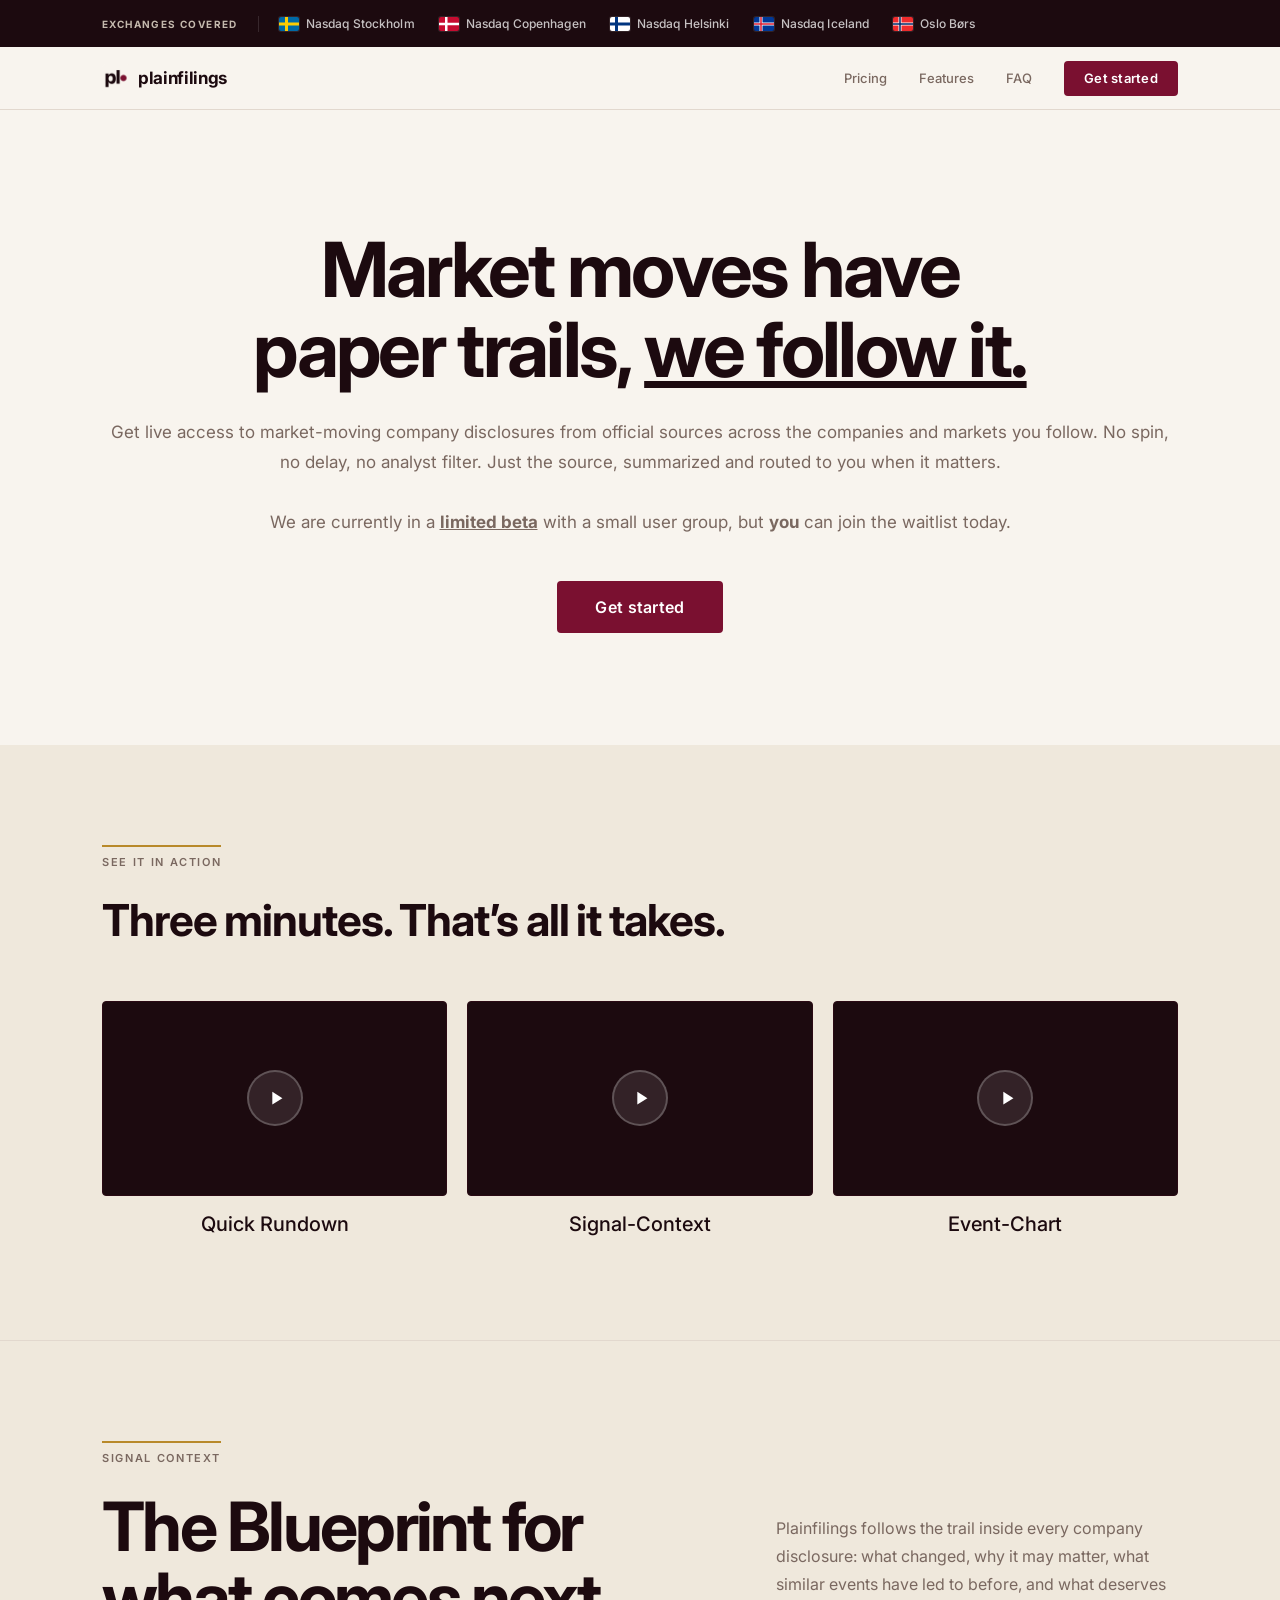
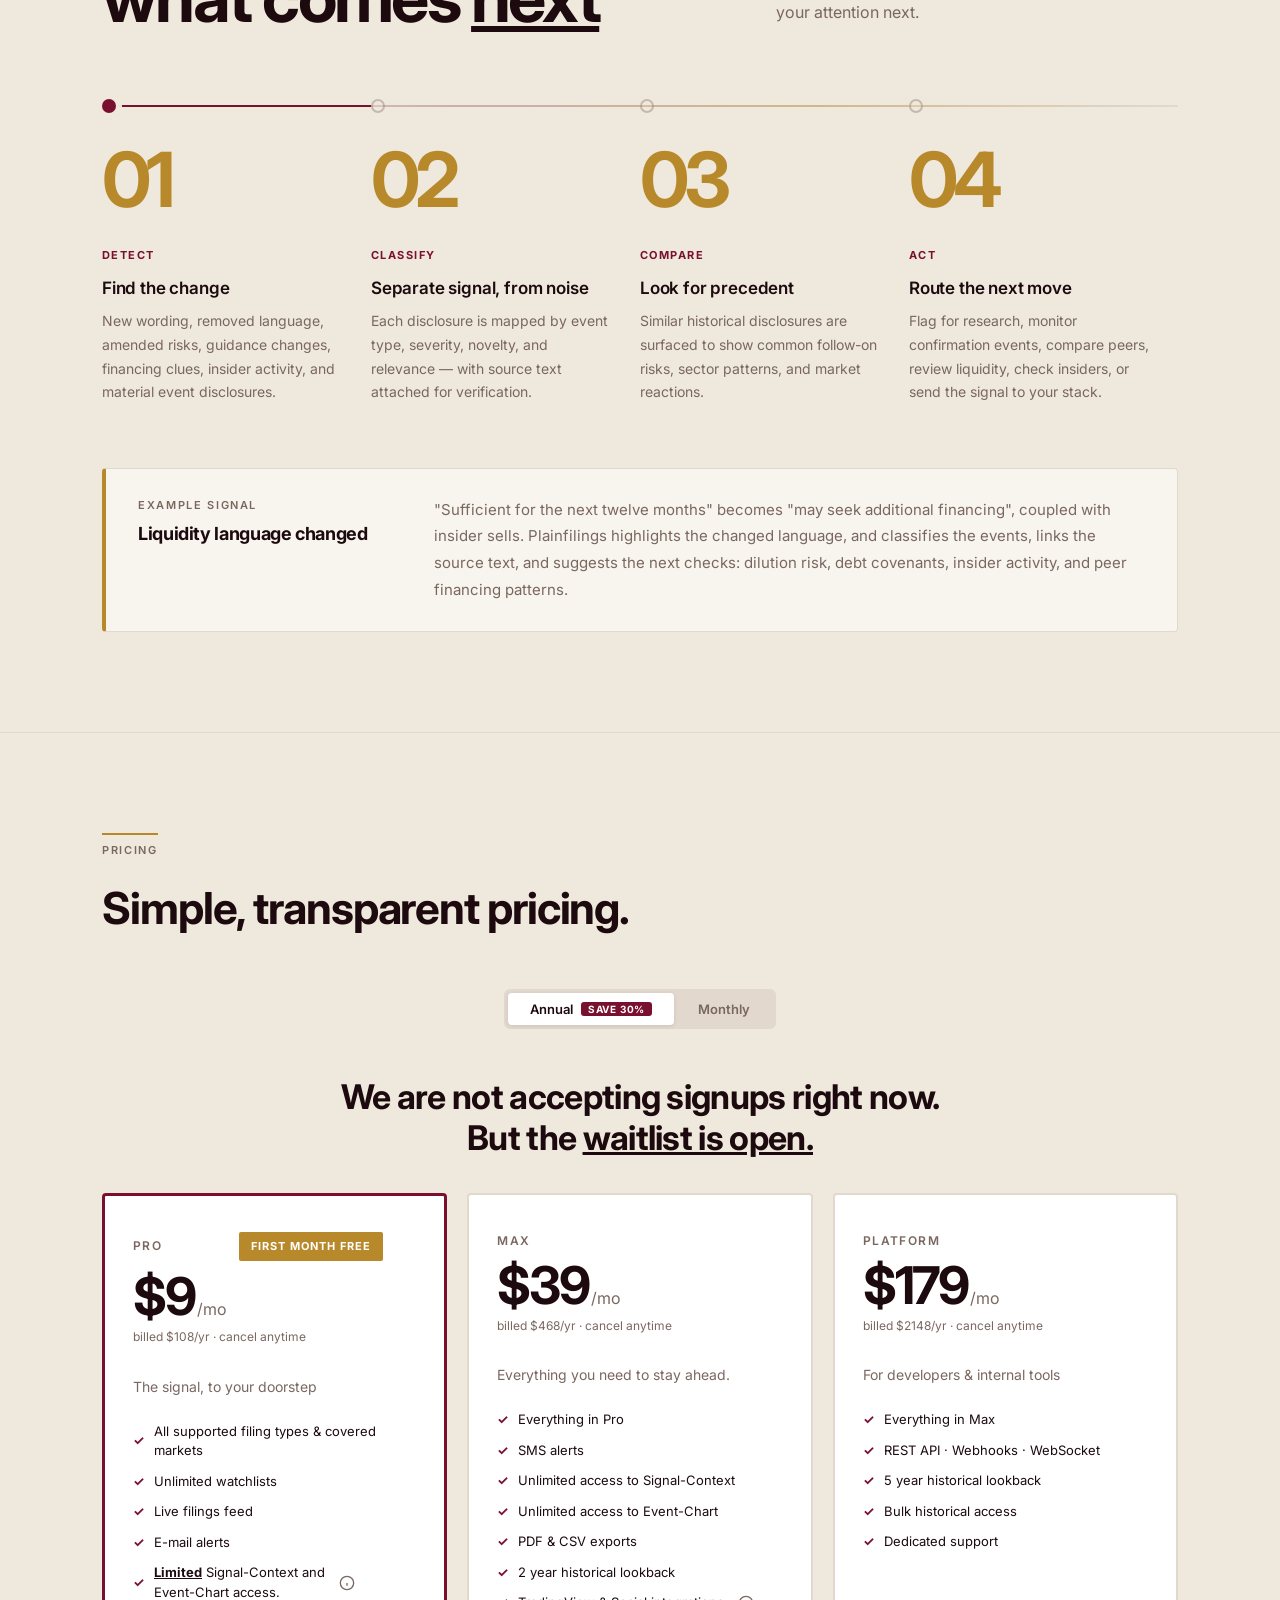
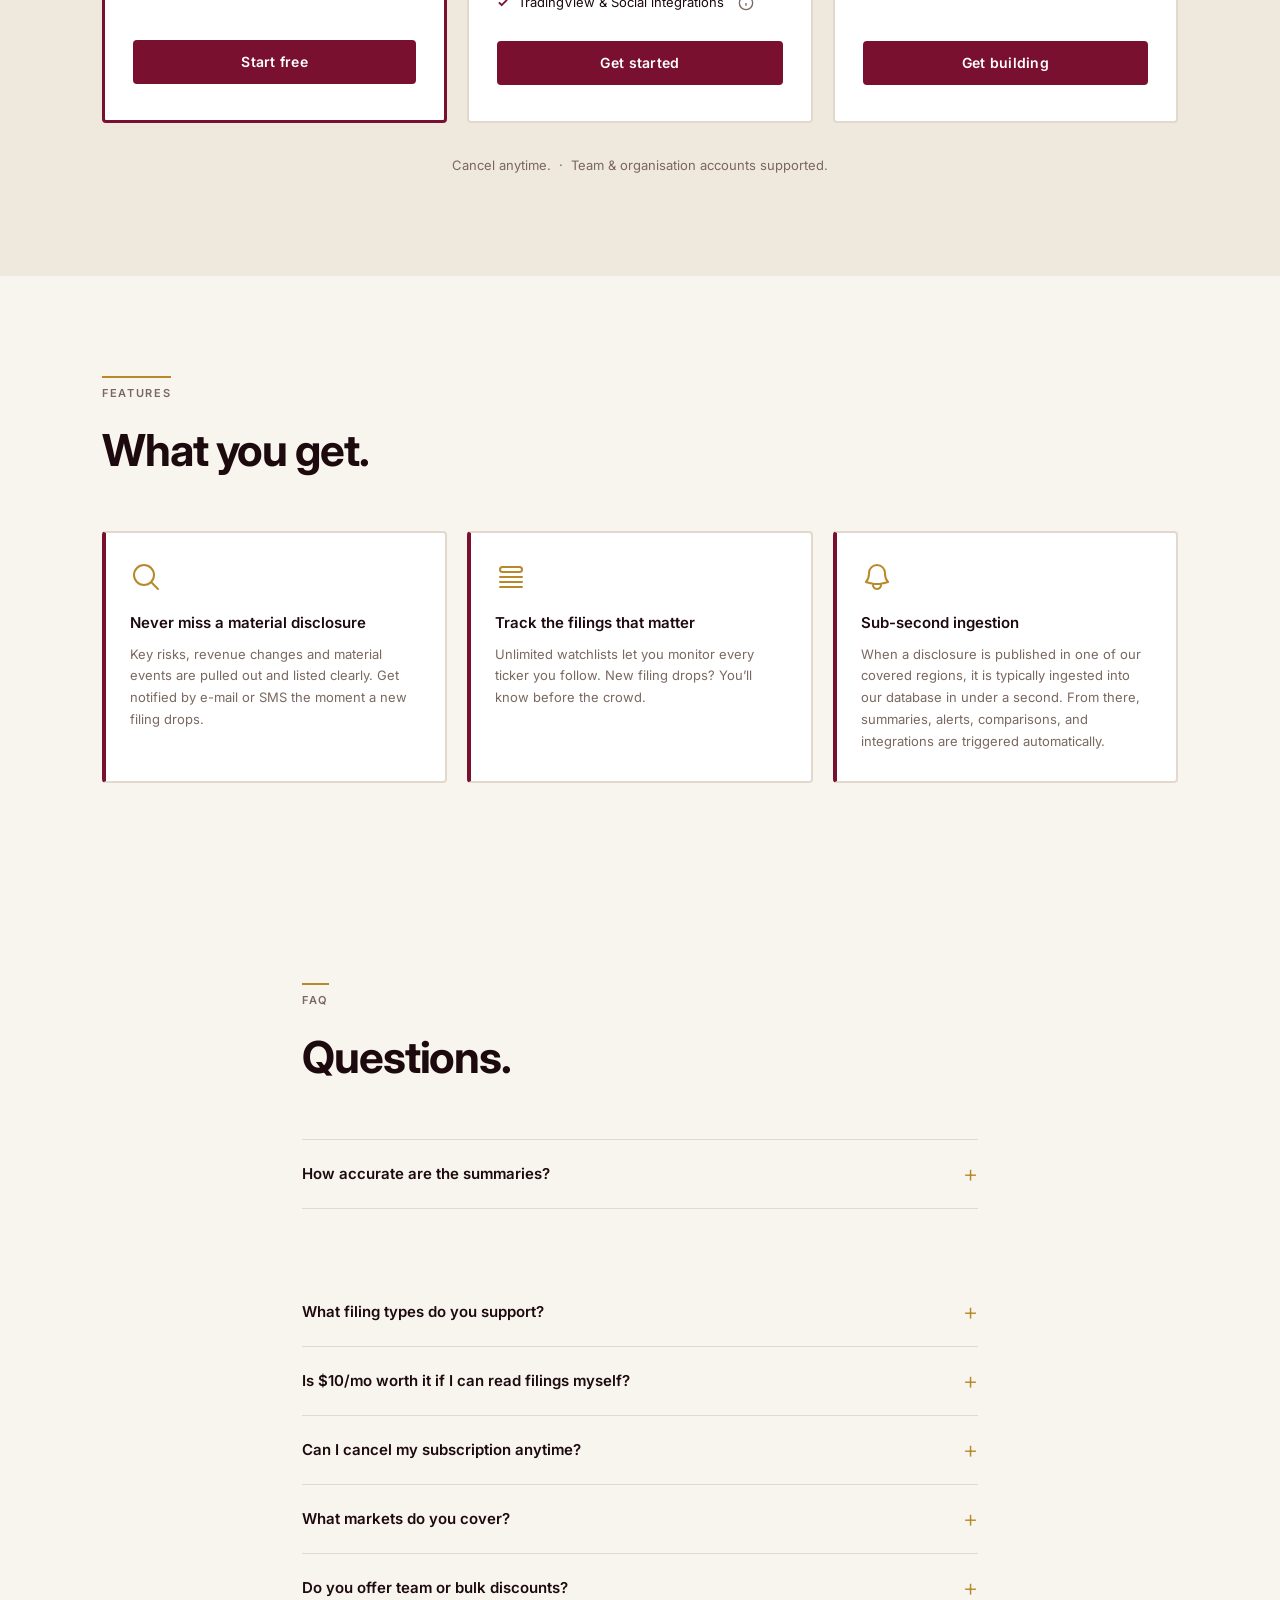
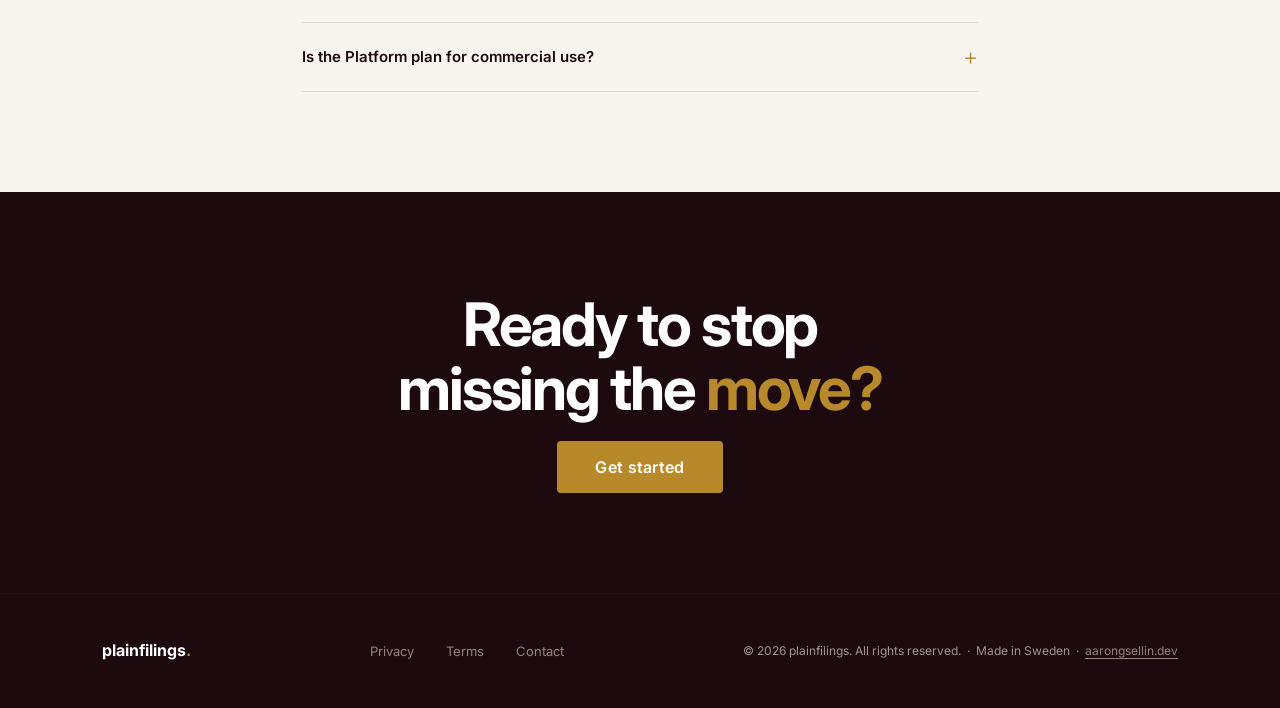
==== commit d4c7e162: "skit" ====
--- a/en/index.html
+++ b/en/index.html
@@ -40,23 +40,113 @@
       href="https://fonts.googleapis.com/css2?family=Inter:wght@400;500;600;700;800&display=swap"
       rel="stylesheet"
     />
-    <link rel="stylesheet" href="/style.css" />
+    <link rel="stylesheet" href="../style.css" />
     <!-- Favicon -->
-    <link rel="icon" type="image/x-icon" href="/favicon.ico" />
-    <link rel="icon" type="image/png" sizes="96x96" href="/favicon-96x96.png" />
-    <link rel="icon" type="image/svg+xml" href="/favicon.svg" />
+    <link rel="icon" type="image/x-icon" href="../favicon.ico" />
+    <link
+      rel="icon"
+      type="image/png"
+      sizes="96x96"
+      href="../favicon-96x96.png"
+    />
+    <link rel="icon" type="image/svg+xml" href="../favicon.svg" />
 
     <!-- Apple -->
-    <link rel="apple-touch-icon" sizes="180x180" href="/apple-touch-icon.png" />
+    <link
+      rel="apple-touch-icon"
+      sizes="180x180"
+      href="../apple-touch-icon.png"
+    />
 
     <!-- Web app manifest -->
-    <link rel="manifest" href="/site.webmanifest" />
+    <link rel="manifest" href="../site.webmanifest" />
   </head>
   <body>
+    <section class="exchanges-banner" aria-label="Exchanges covered">
+      <div class="container exchanges-banner__inner">
+        <span class="exchanges-banner__label">Exchanges covered</span>
+        <div class="exchanges-banner__list">
+          <div class="exchange-chip">
+            <svg
+              class="exchange-chip__flag"
+              viewBox="0 0 20 14"
+              xmlns="http://www.w3.org/2000/svg"
+              aria-hidden="true"
+            >
+              <rect width="20" height="14" fill="#006AA7" />
+              <rect x="6" y="0" width="3" height="14" fill="#FECC02" />
+              <rect x="0" y="5.5" width="20" height="3" fill="#FECC02" />
+            </svg>
+            <span>Nasdaq Stockholm</span>
+          </div>
+
+          <div class="exchange-chip">
+            <svg
+              class="exchange-chip__flag"
+              viewBox="0 0 20 14"
+              xmlns="http://www.w3.org/2000/svg"
+              aria-hidden="true"
+            >
+              <rect width="20" height="14" fill="#C60C30" />
+              <rect x="6" y="0" width="2.5" height="14" fill="white" />
+              <rect x="0" y="5.75" width="20" height="2.5" fill="white" />
+            </svg>
+            <span>Nasdaq Copenhagen</span>
+          </div>
+
+          <div class="exchange-chip">
+            <svg
+              class="exchange-chip__flag"
+              viewBox="0 0 20 14"
+              xmlns="http://www.w3.org/2000/svg"
+              aria-hidden="true"
+            >
+              <rect width="20" height="14" fill="white" />
+              <rect x="5" y="0" width="3" height="14" fill="#003580" />
+              <rect x="0" y="5.5" width="20" height="3" fill="#003580" />
+            </svg>
+            <span>Nasdaq Helsinki</span>
+          </div>
+
+          <div class="exchange-chip">
+            <svg
+              class="exchange-chip__flag"
+              viewBox="0 0 20 14"
+              xmlns="http://www.w3.org/2000/svg"
+              aria-hidden="true"
+            >
+              <rect width="20" height="14" fill="#003897" />
+              <rect x="5.5" y="0" width="3" height="14" fill="white" />
+              <rect x="0" y="5.5" width="20" height="3" fill="white" />
+              <rect x="6.25" y="0" width="1.5" height="14" fill="#DC1E35" />
+              <rect x="0" y="6.25" width="20" height="1.5" fill="#DC1E35" />
+            </svg>
+            <span>Nasdaq Iceland</span>
+          </div>
+
+          <div class="exchange-chip">
+            <svg
+              class="exchange-chip__flag"
+              viewBox="0 0 20 14"
+              xmlns="http://www.w3.org/2000/svg"
+              aria-hidden="true"
+            >
+              <rect width="20" height="14" fill="#EF2B2D" />
+              <rect x="5.5" y="0" width="3" height="14" fill="white" />
+              <rect x="0" y="5.5" width="20" height="3" fill="white" />
+              <rect x="6.25" y="0" width="1.5" height="14" fill="#002868" />
+              <rect x="0" y="6.25" width="20" height="1.5" fill="#002868" />
+            </svg>
+            <span>Oslo Børs</span>
+          </div>
+        </div>
+      </div>
+    </section>
+
     <nav class="nav">
       <div class="container nav__inner">
         <a href="#" class="nav__logo">
-          <img src="/logo.png" alt="" class="nav__logo-img" />plainfilings
+          <img src="../logo.png" alt="" class="nav__logo-img" />plainfilings
         </a>
         <div class="nav__links">
           <a href="#pricing">Pricing</a>
@@ -813,6 +903,6 @@
       </div>
     </div>
 
-    <script src="/script.js"></script>
+    <script src="../script.js"></script>
   </body>
 </html>
--- a/style.css
+++ b/style.css
@@ -361,7 +361,7 @@
 
 .nav {
   position: sticky;
-  top: 0;
+  top: 43px;
   z-index: 100;
   background: var(--bg);
   border-bottom: 1px solid var(--border);
@@ -1720,6 +1720,59 @@
   gap: 16px;
 }
 
+/* --- EXCHANGES BANNER -----------------------------------------*/
+.exchanges-banner {
+  position: sticky;
+  top: 0;
+  z-index: 101;
+  background: var(--black);
+  padding: 14px 0;
+}
+
+.exchanges-banner__inner {
+  display: flex;
+  align-items: center;
+  gap: 20px;
+  flex-wrap: wrap;
+}
+
+.exchanges-banner__label {
+  font-size: 10px;
+  font-weight: 700;
+  text-transform: uppercase;
+  letter-spacing: 0.14em;
+  color: var(--mid-gray);
+  white-space: nowrap;
+  padding-right: 20px;
+  border-right: 1px solid rgba(255, 255, 255, 0.12);
+  flex-shrink: 0;
+}
+
+.exchanges-banner__list {
+  display: flex;
+  align-items: center;
+  gap: 24px;
+  flex-wrap: wrap;
+}
+
+.exchange-chip {
+  display: flex;
+  align-items: center;
+  gap: 7px;
+  font-size: 12px;
+  font-weight: 500;
+  color: rgba(255, 255, 255, 0.75);
+  letter-spacing: 0.01em;
+}
+
+.exchange-chip__flag {
+  width: 20px;
+  height: 14px;
+  border-radius: 2px;
+  flex-shrink: 0;
+  box-shadow: 0 0 0 1px rgba(255, 255, 255, 0.1);
+}
+
 /* =============================================================
    INDEX 2 — VIDEO SECTION
    ============================================================= */
@@ -1873,6 +1926,23 @@
     justify-content: flex-start;
   }
 
+  .exchanges-banner__inner {
+    gap: 12px;
+  }
+
+  .exchanges-banner__label {
+    font-size: 9px;
+    padding-right: 12px;
+  }
+
+  .exchanges-banner__list {
+    gap: 16px;
+  }
+
+  .exchange-chip {
+    font-size: 11px;
+  }
+
   .pricing-toggle__btn {
     padding: 9px 14px;
   }
